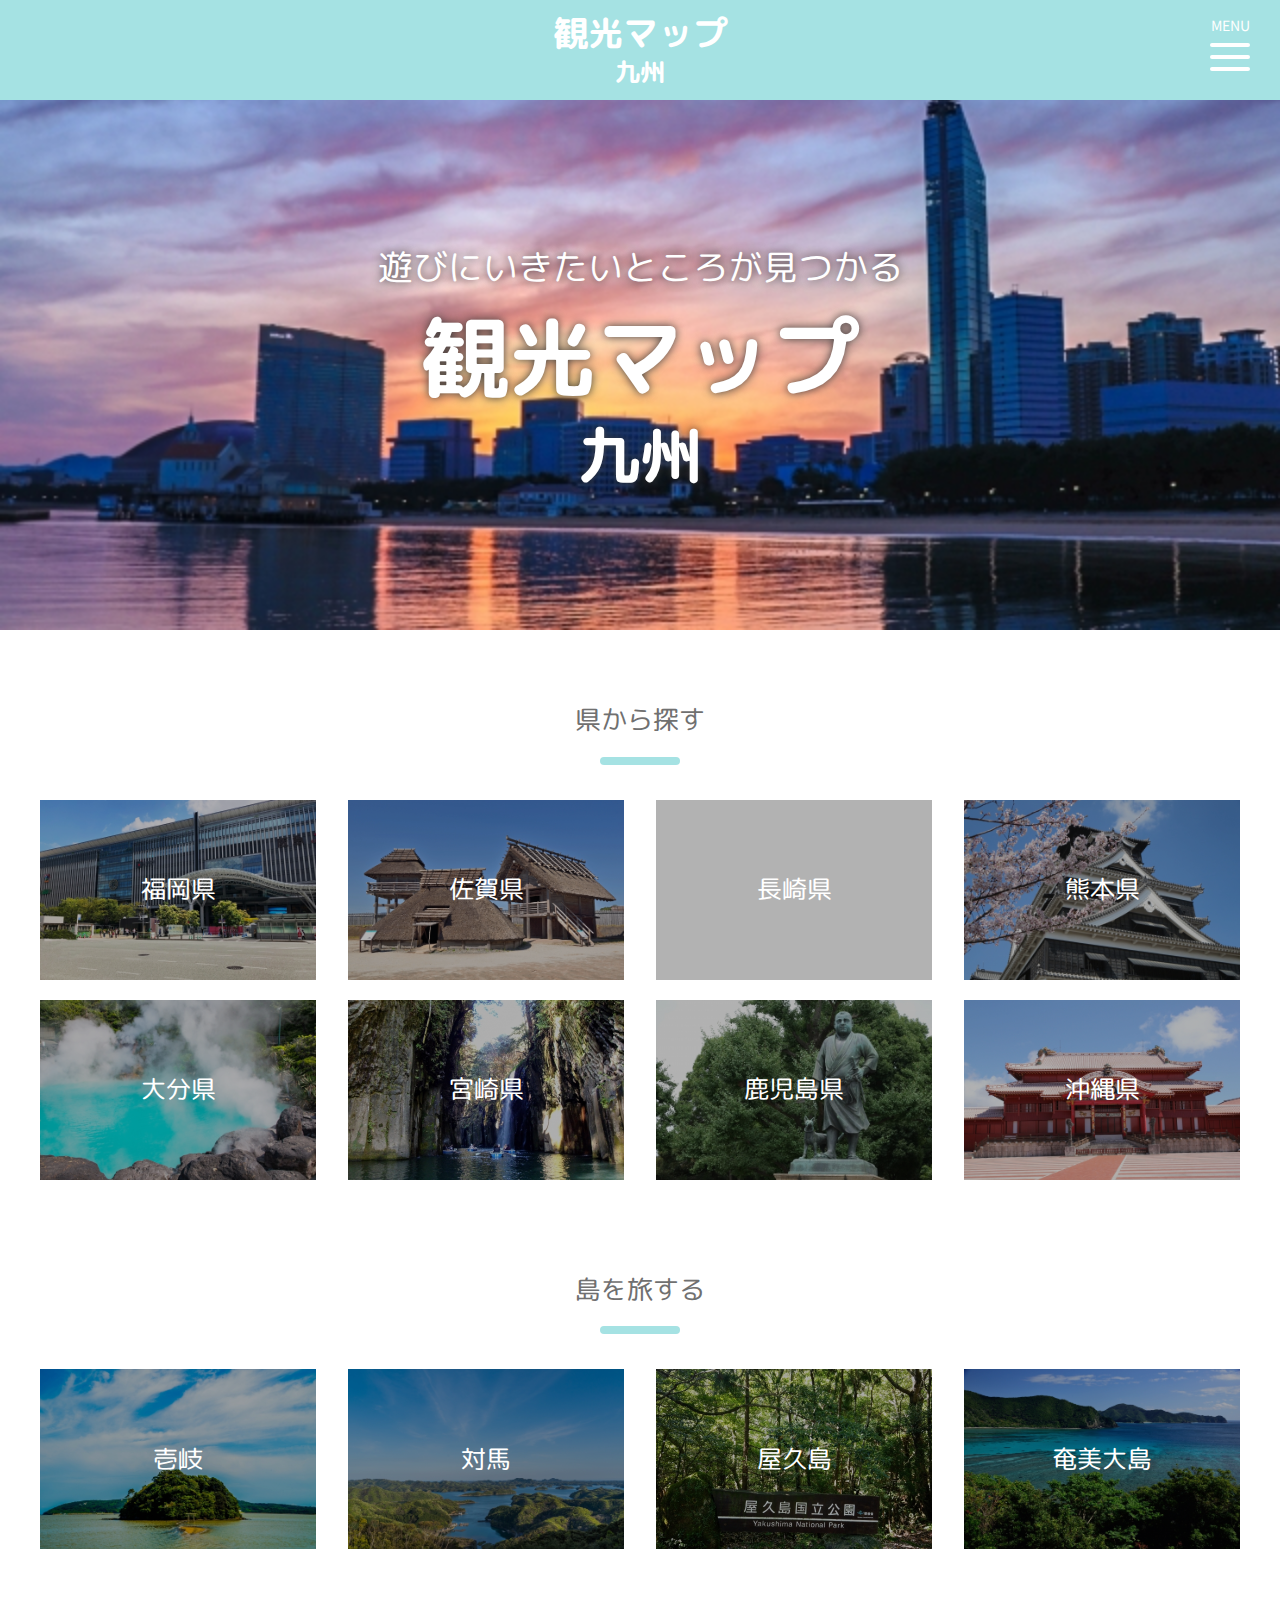
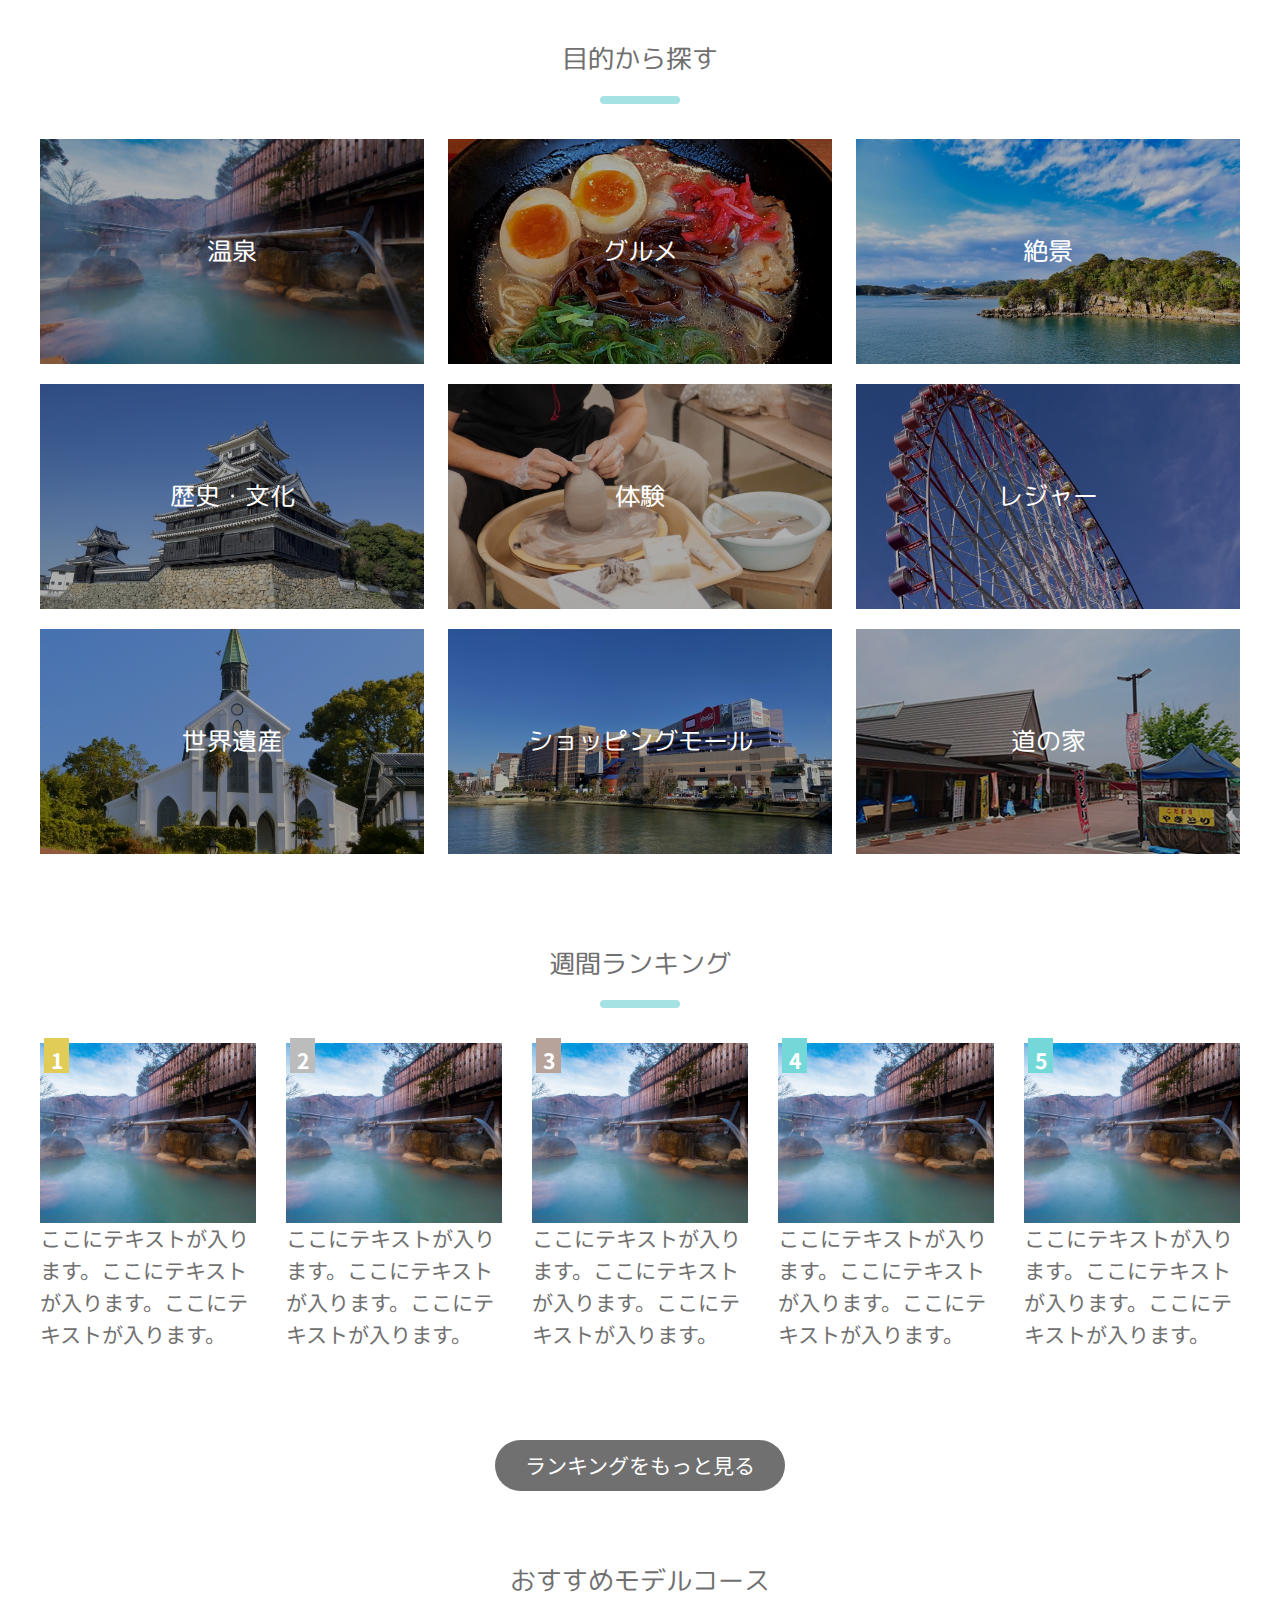
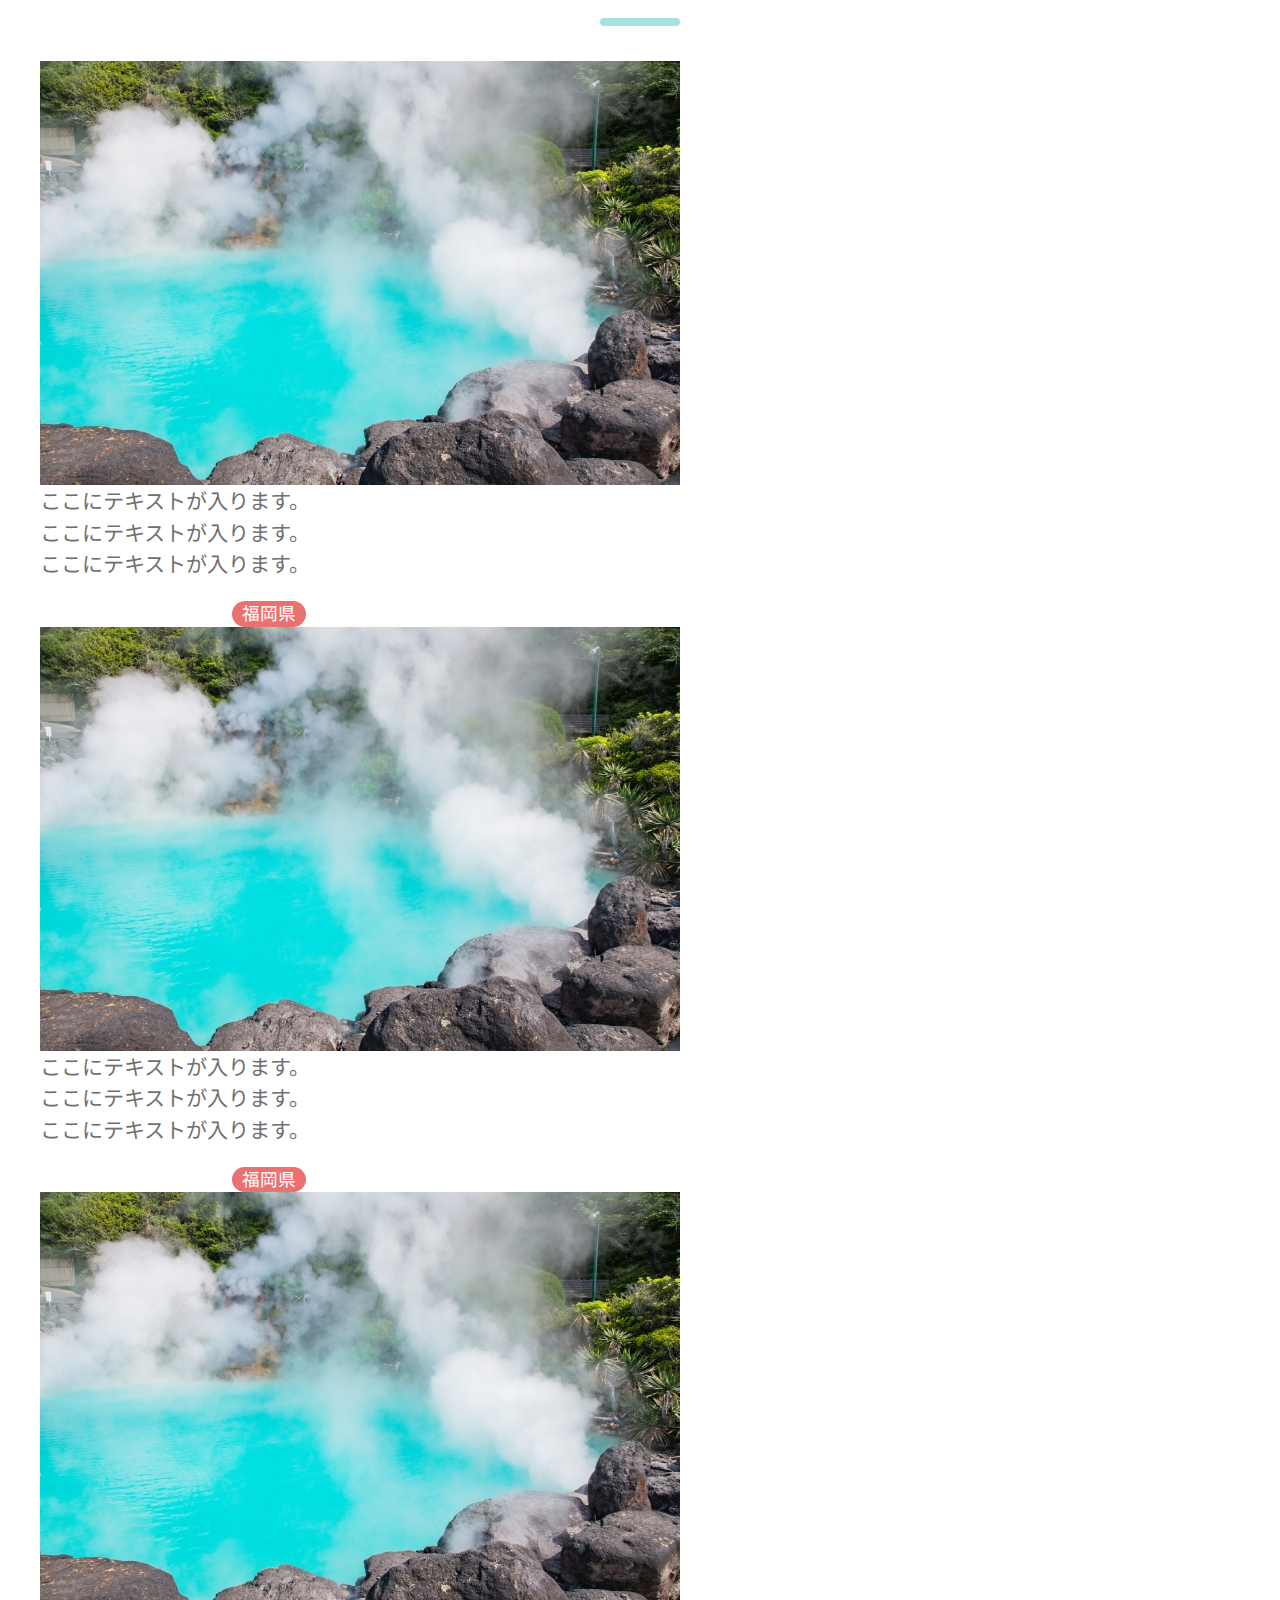
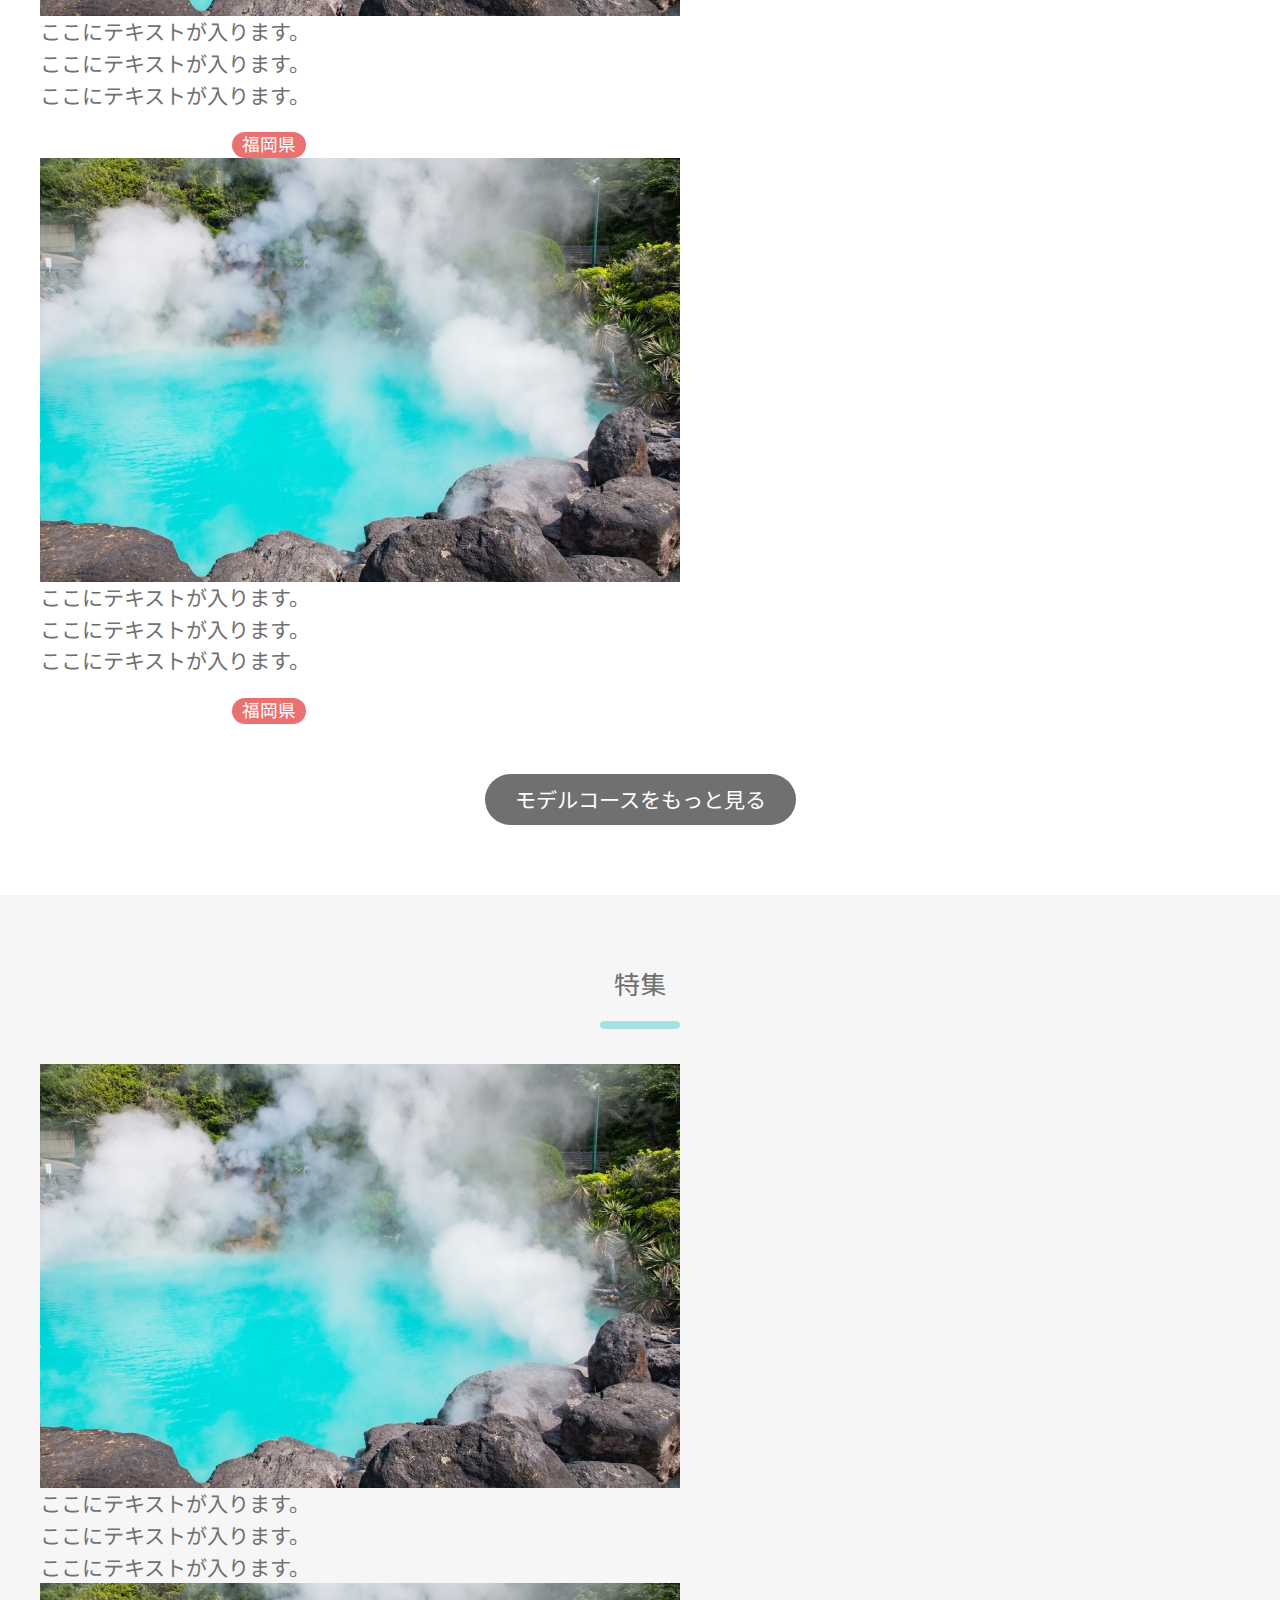
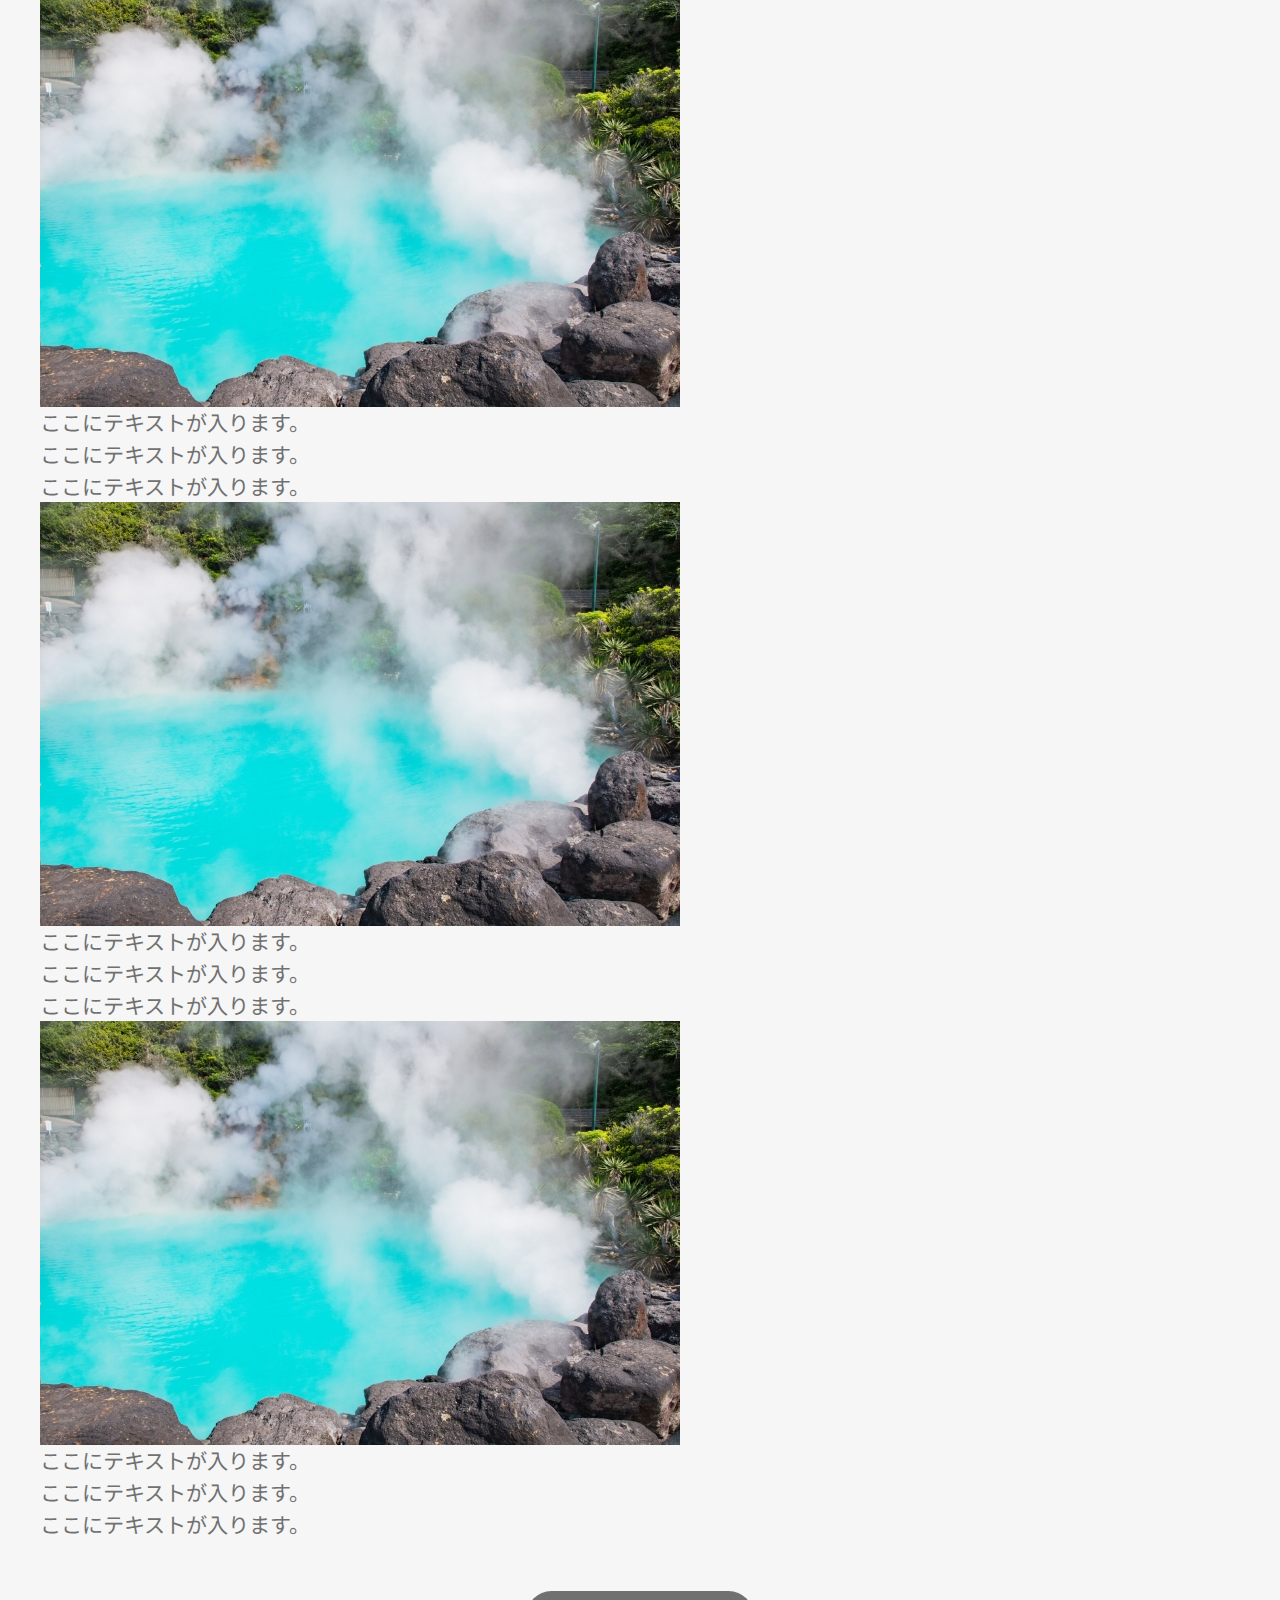
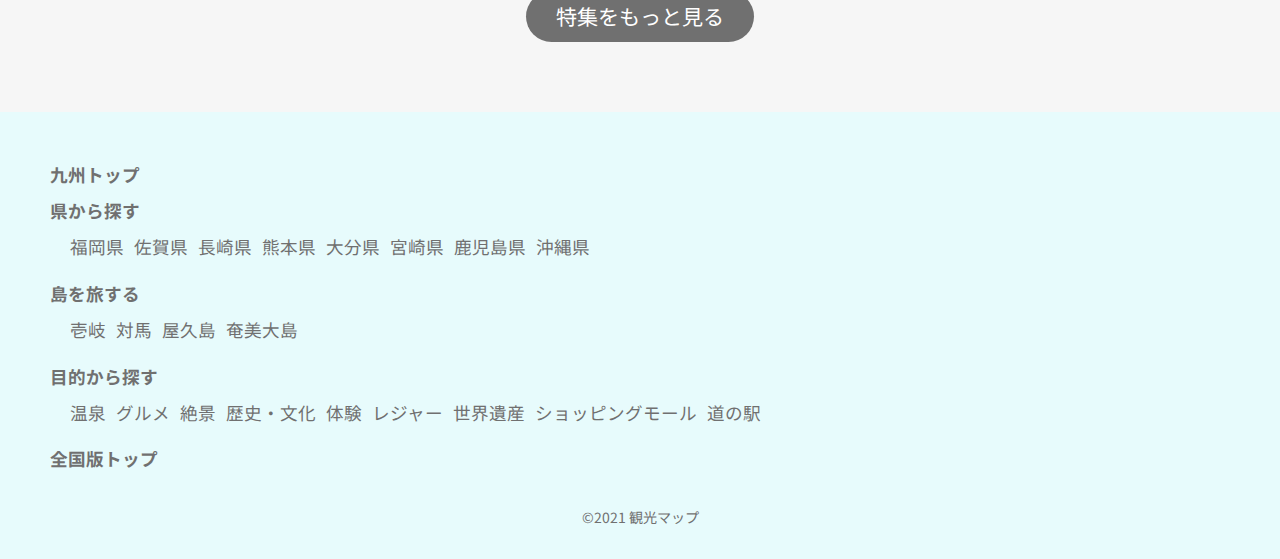
==== kyushu/index.html @ 7977c8e8 "ディレクトリの修正、福岡県のトップページのコーディング" ====
<!DOCTYPE html>
<html lang="ja">

<head>
    <!-- Global site tag (gtag.js) - Google Analytics -->
    <script async src="https://www.googletagmanager.com/gtag/js?id=G-GLJHV3QVRY"></script>
    <script>
        window.dataLayer = window.dataLayer || [];
        function gtag() { dataLayer.push(arguments); }
        gtag('js', new Date());

        gtag('config', 'G-GLJHV3QVRY');
    </script>
    <meta charset="UTF-8">
    <meta name="viewport" content="width=device-width, initial-scale=1.0">
    <title>観光マップ 九州</title>
    <link rel="stylesheet" href="../css/reset.css">
    <link href="https://fonts.googleapis.com/css?family=M+PLUS+Rounded+1c" rel="stylesheet">
    <link href="https://cdn.jsdelivr.net/npm/bootstrap@5.0.0-beta2/dist/css/bootstrap.min.css" rel="stylesheet"
        integrity="sha384-BmbxuPwQa2lc/FVzBcNJ7UAyJxM6wuqIj61tLrc4wSX0szH/Ev+nYRRuWlolflfl" crossorigin="anonymous">
    <link href="https://use.fontawesome.com/releases/v5.6.1/css/all.css" rel="stylesheet">
    <link rel="stylesheet" href="../css/menu.css">
    <link rel="stylesheet" href="../css/btn-img.css">
    <link rel="stylesheet" href="../css/style.css">
</head>

<body id="kyushu-top">
    <header>
        <div class="hamburger-menu">
            <input type="checkbox" id="menu-btn-check">
            <label for="menu-btn-check" class="menu-btn">
                <p class="menu-text">MENU</p>
                <span></span>
            </label>
            <!--ここからメニュー-->
            <nav class="menu-content">
                <ul>
                    <li>
                        <a href="index.html">九州トップ</a>
                    </li>
                    <li>
                        <input id="acd-check1" class="acd-check" type="checkbox">
                        <label class="acd-label" for="acd-check1">県から探す</label>
                        <div class="acd-content">
                            <ul>
                                <li><a href="/kyushu/fukuoka/index.html">福岡県</a></li>
                                <li><a href="">佐賀県</a></li>
                                <li><a href="">長崎県</a></li>
                                <li><a href="">熊本県</a></li>
                                <li><a href="">大分県</a></li>
                                <li><a href="">宮崎県</a></li>
                                <li><a href="">鹿児島県</a></li>
                                <li><a href="">沖縄県</a></li>
                            </ul>
                        </div>
                    </li>
                    <li>
                        <input id="acd-check2" class="acd-check" type="checkbox">
                        <label class="acd-label" for="acd-check2">島を旅する</label>
                        <div class="acd-content">
                            <ul>
                                <li><a href="">壱岐</a></li>
                                <li><a href="">対馬</a></li>
                                <li><a href="">屋久島</a></li>
                                <li><a href="">奄美大島</a></li>
                            </ul>
                        </div>
                    </li>
                    <li>
                        <input id="acd-check3" class="acd-check" type="checkbox">
                        <label class="acd-label" for="acd-check3">目的から探す</label>
                        <div class="acd-content">
                            <ul>
                                <li><a href="">温泉</a></li>
                                <li><a href="">グルメ</a></li>
                                <li><a href="">絶景</a></li>
                                <li><a href="">歴史・文化</a></li>
                                <li><a href="">体験</a></li>
                                <li><a href="">レジャー</a></li>
                                <li><a href="">世界遺産</a></li>
                                <li><a href="">ショッピングモール</a></li>
                                <li><a href="">道の駅</a></li>
                            </ul>
                        </div>
                    </li>
                    <!-- 
                    <li>
                        <a href="#">週間ランキング</a>
                    </li>
                    <li>
                        <a href="#">おすすめのモデルコース</a>
                    </li>
                    <li>
                        <a href="#">特集</a>
                    </li>
                    -->
                    <li>
                        <a href="../index.html">全国版トップへ戻る</a>
                    </li>
                </ul>
            </nav>
            <!--ここまでメニュー-->
        </div>
        <p class="header-logo"><a href="index.html">観光マップ<br>
                <span>九州</span></a></p>
    </header>
    <div class="top-image">
        <div class="top-image-logo">
            <p>遊びにいきたいところが見つかる</p>
            <h1>観光マップ<br>
                <span>九州</span></h1>
        </div>
    </div>
    <section>
        <div class="container">
            <h2>県から探す</h2>
            <div class="todohuken-btn">
                <a href="/kyushu/fukuoka/index.html" class="fukuoka-btn">福岡県</a>
                <a href="" class="saga-btn">佐賀県</a>
                <a href="" class="nagasaki-btn">長崎県</a>
                <a href="" class="kumamoto-btn">熊本県</a>
                <a href="" class="oita-btn">大分県</a>
                <a href="" class="miyazaki-btn">宮崎県</a>
                <a href="" class="kagosima-btn">鹿児島県</a>
                <a href="" class="okinawa-btn">沖縄県</a>
            </div>
        </div>
    </section>
    <section>
        <div class="container">
            <h2>島を旅する</h2>
            <div class="todohuken-btn">
                <a href="" class="iki-btn">壱岐</a>
                <a href="" class="tsushima-btn">対馬</a>
                <a href="" class="yakushima-btn">屋久島</a>
                <a href="" class="amami-btn">奄美大島</a>
            </div>
        </div>
    </section>
    <section>
        <div class="container">
            <h2>目的から探す</h2>
            <div class="mokuteki-btn">
                <a href="" class="mokuteki-01">温泉</a>
                <a href="" class="mokuteki-02">グルメ</a>
                <a href="" class="mokuteki-03">絶景</a>
                <a href="" class="mokuteki-04">歴史・文化</a>
                <a href="" class="mokuteki-05">体験</a>
                <a href="" class="mokuteki-06">レジャー</a>
                <a href="" class="mokuteki-07">世界遺産</a>
                <a href="" class="mokuteki-08">ショッピングモール</a>
                <a href="" class="mokuteki-09">道の家</a>
            </div>
        </div>
    </section>
    <section>
        <div class="container">
            <h2> 週間ランキング</h2>
            <div class="ranking-box">
                <div class="ranking-card ranking-01">
                    <div class="ranking-card-img">
                        <a href=""><img src="./img/onsen.jpg" alt=""></a>
                        <div class="">1</div>
                    </div>
                    <div class="card-body">
                        <h4 class="card-title"><a href="">ここにテキストが入ります。ここにテキストが入ります。ここにテキストが入ります。</a></h4>
                    </div>
                </div>
                <div class="ranking-card ranking-02">
                    <div class="ranking-card-img">
                        <a href=""><img src="./img/onsen.jpg" alt=""></a>
                        <div>2</div>
                    </div>
                    <div class="card-body">
                        <h4 class="card-title"><a href="">ここにテキストが入ります。ここにテキストが入ります。ここにテキストが入ります。</a></h4>
                    </div>
                </div>
                <div class="ranking-card ranking-03">
                    <div class="ranking-card-img">
                        <a href=""><img src="./img/onsen.jpg" alt=""></a>
                        <div>3</div>
                    </div>
                    <div class="card-body">
                        <h4 class="card-title"><a href="">ここにテキストが入ります。ここにテキストが入ります。ここにテキストが入ります。</a></h4>
                    </div>
                </div>
                <div class="ranking-card">
                    <div class="ranking-card-img">
                        <a href=""><img src="./img/onsen.jpg" alt=""></a>
                        <div>4</div>
                    </div>
                    <div class="card-body">
                        <h4 class="card-title"><a href="">ここにテキストが入ります。ここにテキストが入ります。ここにテキストが入ります。</a></h4>
                    </div>
                </div>
                <div class="ranking-card">
                    <div class="ranking-card-img">
                        <a href=""><img src="./img/onsen.jpg" alt=""></a>
                        <div>5</div>
                    </div>
                    <div class="card-body">
                        <h4 class="card-title"><a href="">ここにテキストが入ります。ここにテキストが入ります。ここにテキストが入ります。</a></h4>
                    </div>
                </div>
            </div>
            <div class="read-more-btn">
                <a href="">ランキングをもっと見る</a>
            </div>
        </div>
    </section>
    <section>
        <div class="container">
            <h2> おすすめモデルコース</h2>
            <div class="row">
                <div class="col-lg-3 col-6 mb-3">
                    <div class="card border-0 px-0">
                        <a href=""><img class="card-img-top" src="img/oita-img.jpg" alt=""></a>
                        <div class="card-body">
                            <h4 class="card-title"><a href="">ここにテキストが入ります。ここにテキストが入ります。ここにテキストが入ります。</a></h4>
                            <p class="ken-tag"><a href="" class="todohuken-01">福岡県</a></p>
                        </div>
                    </div>
                </div>
                <div class="col-lg-3 col-6 mb-3">
                    <div class="card border-0">
                        <a href=""><img class="card-img-top" src="img/oita-img.jpg" alt=""></a>
                        <div class="card-body">
                            <h4 class="card-title"><a href="">ここにテキストが入ります。ここにテキストが入ります。ここにテキストが入ります。</a></h4>
                            <p class="ken-tag"><a href="" class="todohuken-01">福岡県</a></p>
                        </div>
                    </div>
                </div>
                <div class="col-lg-3 col-6 mb-3">
                    <div class="card border-0">
                        <a href=""><img class="card-img-top" src="img/oita-img.jpg" alt=""></a>
                        <div class="card-body">
                            <h4 class="card-title"><a href="">ここにテキストが入ります。ここにテキストが入ります。ここにテキストが入ります。</a></h4>
                            <p class="ken-tag"><a href="" class="todohuken-01">福岡県</a></p>
                        </div>
                    </div>
                </div>
                <div class="col-lg-3 col-6 mb-3">
                    <div class="card border-0">
                        <a href=""><img class="card-img-top" src="img/oita-img.jpg" alt=""></a>
                        <div class="card-body">
                            <h4 class="card-title"><a href="">ここにテキストが入ります。ここにテキストが入ります。ここにテキストが入ります。</a></h4>
                            <p class="ken-tag"><a href="" class="todohuken-01">福岡県</a></p>
                        </div>
                    </div>
                </div>
            </div>
            <div class="read-more-btn">
                <a href="">モデルコースをもっと見る</a>
            </div>
        </div>
    </section>
    <section class="special">
        <div class="container">
            <h2>特集</h2>
            <div class="row">
                <div class="col-lg-3 col-6 mb-3">
                    <div class="card border-0">
                        <a href=""><img class="card-img-top" src="img/oita-img.jpg" alt=""></a>
                        <div class="card-body">
                            <h4 class="card-title"><a href="">ここにテキストが入ります。ここにテキストが入ります。ここにテキストが入ります。</a></h4>
                        </div>
                    </div>
                </div>
                <div class="col-lg-3 col-6 mb-3">
                    <div class="card border-0">
                        <a href=""><img class="card-img-top" src="img/oita-img.jpg" alt=""></a>
                        <div class="card-body">
                            <h4 class="card-title"><a href="">ここにテキストが入ります。ここにテキストが入ります。ここにテキストが入ります。</a></h4>
                        </div>
                    </div>
                </div>
                <div class="col-lg-3 col-6 mb-3">
                    <div class="card border-0">
                        <a href=""><img class="card-img-top" src="img/oita-img.jpg" alt=""></a>
                        <div class="card-body">
                            <h4 class="card-title"><a href="">ここにテキストが入ります。ここにテキストが入ります。ここにテキストが入ります。</a></h4>
                        </div>
                    </div>
                </div>
                <div class="col-lg-3 col-6 mb-3">
                    <div class="card border-0">
                        <a href=""><img class="card-img-top" src="img/oita-img.jpg" alt=""></a>
                        <div class="card-body">
                            <h4 class="card-title"><a href="">ここにテキストが入ります。ここにテキストが入ります。ここにテキストが入ります。</a></h4>
                        </div>
                    </div>
                </div>
            </div>
            <div class="read-more-btn">
                <a href="">特集をもっと見る</a>
            </div>
        </div>
    </section>
    <footer>
        <div class="container">
            <nav class="footer-nav">
                <ul>
                    <li><a href="index.html">九州トップ</a></li>
                    <li>県から探す
                        <ul>
                            <li><a href="/kyushu/fukuoka/index.html">福岡県</a></li>
                            <li><a href="">佐賀県</a></li>
                            <li><a href="">長崎県</a></li>
                            <li><a href="">熊本県</a></li>
                            <li><a href="">大分県</a></li>
                            <li><a href="">宮崎県</a></li>
                            <li><a href="">鹿児島県</a></li>
                            <li><a href="">沖縄県</a></li>
                        </ul>
                    </li>
                    <li>島を旅する
                        <ul>
                            <li><a href="">壱岐</a></li>
                            <li><a href="">対馬</a></li>
                            <li><a href="">屋久島</a></li>
                            <li><a href="">奄美大島</a></li>
                        </ul>
                    </li>
                    <li>目的から探す
                        <ul>
                            <li><a href="">温泉</a></li>
                            <li><a href="">グルメ</a></li>
                            <li><a href="">絶景</a></li>
                            <li><a href="">歴史・文化</a></li>
                            <li><a href="">体験</a></li>
                            <li><a href="">レジャー</a></li>
                            <li><a href="">世界遺産</a></li>
                            <li><a href="">ショッピングモール</a></li>
                            <li><a href="">道の駅</a></li>
                        </ul>
                    </li>
                    <!--
                    <li><a href="">週間ランキング</a></li>
                    <li><a href="">おすすめモデルコース</a></li>
                    <li><a href="">特集</a></li>
                    -->
                    <li><a href="../index.html">全国版トップ</a></li>
                </ul>
            </nav>
            <p class="copy-right"><small>&copy;2021 観光マップ</small></p>
        </div>
    </footer>
</body>

</html>
---- css/menu.css ----
@charset "utf-8";
/*-------------------------------
ハンバーガーボタン
-------------------------------*/

.menu-btn {
    position: fixed;
    bottom: 30px;
    right: 0px;
    display: flex;
    height: 80px;
    width: 80px;
    justify-content: center;
    z-index: 100;
    background-color: rgba(0, 0, 0, 0.7);
}

.menu-text {
    color: #ffffff;
    font-size: 0.8em;
    margin-top: 5px;
}

.menu-btn span, .menu-btn span:before, .menu-btn span:after {
    content: '';
    display: block;
    height: 4px;
    width: 40px;
    border-radius: 3px;
    background-color: #fff;
    position: absolute;
    transition: 0.5s;
}

.menu-btn span {
    top: 45px;
}

.menu-btn span:before {
    bottom: 12px;
}

.menu-btn span:after {
    top: 12px;
}

#menu-btn-check:checked~.menu-btn {
    background-color: rgba(255, 255, 255, 0);
}

#menu-btn-check:checked~.menu-btn span {
    background-color: rgba(255, 255, 255, 0);
    /*メニューオープン時は真ん中の線を透明にする*/
}

#menu-btn-check:checked~.menu-btn span::before {
    bottom: 0;
    transform: rotate(45deg);
}

#menu-btn-check:checked~.menu-btn span::after {
    top: 0;
    transform: rotate(-45deg);
}

#menu-btn-check {
    display: none;
}

/*-------------------------------
メニュー
-------------------------------*/

.menu-content ul {
    padding: 0;
}

.menu-content ul li {
    list-style: none;
    padding: 20px 30px;
    color: #ffffff;
}

.menu-content ul li a {
    display: block;
    width: 100%;
    box-sizing: border-box;
    color: #ffffff;
    text-decoration: none;
    position: relative;
}

.menu-content ul li ul li {
    padding: 10px 30px 0;
}

.menu-content {
    z-index: 99;
    width: 100%;
    padding: 20px 0 40px;
    position: fixed;
    left: 0;
    bottom: -150%;
    /*topの値を変更してメニューを画面外へ*/
    background-color: rgba(0, 0, 0, 0.7);
    transition: .5s;
}

#menu-btn-check:checked~.menu-content {
    bottom: 0;
    /*メニューを画面内へ*/
}

.acd-check {
    display: none;
}

.acd-label {
    display: block;
    margin-bottom: 1px;
    position: relative;
    padding: 0;
}

.acd-label:after {
    box-sizing: border-box;
    font-family: "Font Awesome 5 Free";
    content: '\f078';
    font-weight: 900;
    display: block;
    height: 59px;
    padding: 0 15px;
    color: #ffffff;
    position: absolute;
    right: -20px;
    top: 0;
}

.acd-content {
    display: block;
    height: 0;
    opacity: 0;
    padding: 0 10px;
    transition: .5s;
    visibility: hidden;
}

.acd-content ul li {
    border-bottom: none;
    padding: 0 0 0 30px;
}

.acd-check:checked+.acd-label:after {
    position: absolute;
    top: -5px;
    font-family: "Font Awesome 5 Free";
    content: '\f077';
    font-weight: 900;
}

.acd-check:checked+.acd-label+.acd-content {
    height: auto;
    opacity: 1;
    padding: 10px;
    visibility: visible;
}

@media screen and (max-width:767px) {
    .menu-btn {
        border-top-left-radius: 8px;
        -webkit-border-top-left-radius: 8px;
        -moz-border-radius-topleft: 8px;
        border-bottom-left-radius: 8px;
        -webkit-border-bottom-left-radius: 8px;
        -moz-border-radius-bottomleft: 8px;
    }
    #zenkoku-top .menu-content {
        padding: 20px 0 100px;
    }
}

@media screen and (min-width:768px) {
    /*-------------------------------
ハンバーガーボタン
-------------------------------*/
    .menu-btn {
        position: fixed;
        top: 10px;
        right: 20px;
        display: flex;
        height: 60px;
        width: 60px;
        justify-content: center;
        z-index: 150;
        background-color: #a5e2e3;
    }
    .menu-text {
        color: #ffffff;
    }
    #menu-btn-check:checked~.menu-btn span {
        background-color: rgba(255, 255, 255, 0);
        /*メニューオープン時は真ん中の線を透明にする*/
    }
    #menu-btn-check:checked~.menu-btn span::before {
        bottom: 0;
        transform: rotate(45deg);
    }
    #menu-btn-check:checked~.menu-btn span::after {
        top: 0;
        transform: rotate(-45deg);
    }
    #menu-btn-check {
        display: none;
    }
    /*-------------------------------
メニュー
-------------------------------*/
    .menu-content ul {
        padding: 0;
        background-color: #e7fbfc;
    }
    .menu-content ul li {
        border-bottom: solid 1px #ccc;
        list-style: none;
        padding: 20px 30px;
        color: #707070;
    }
    .menu-content ul li a {
        display: block;
        width: 100%;
        box-sizing: border-box;
        color: #707070;
        text-decoration: none;
        position: relative;
    }
    .menu-content ul li ul li {
        padding: 10px 30px 0;
    }
    .menu-content {
        z-index: 80;
        width: 100%;
        padding: 0;
        position: fixed;
        height: 0;
        left: 0;
        /*topの値を変更してメニューを画面外へ*/
        background-color: #e7fbfc;
        opacity: 0;
    }
    #menu-btn-check:checked~.menu-content {
        top: 100px;
        opacity: 1;
        /*メニューを画面内へ*/
    }
    .acd-check {
        display: none;
    }
    .acd-label {
        display: block;
        margin-bottom: 1px;
        position: relative;
        padding: 0;
    }
    .acd-label:after {
        color: #707070;
    }
    .acd-content {
        display: block;
        height: 0;
        opacity: 0;
        padding: 0 10px;
        transition: .5s;
        visibility: hidden;
    }
    .acd-content ul li {
        border-bottom: none;
        padding: 0 0 0 30px;
    }
    .acd-check:checked+.acd-label+.acd-content {
        height: auto;
        opacity: 1;
        padding: 10px;
        visibility: visible;
    }
}
---- css/btn-img.css ----
@charset "utf-8";
@import url("https://fonts.googleapis.com/css2?family=Noto+Sans+JP&display=swap");

/*-------------------------------
県から探す(全国)
-------------------------------*/

.hokkaido-btn {
    background: url(../img/hokkaido-img.jpg) rgba(0, 0, 0, 0.3);
}

.tohoku-btn {
    background: url(../img/tohoku-img.jpg) rgba(0, 0, 0, 0.3);
}

.kanto-btn {
    background: url(../img/kanto-img.jpg) rgba(0, 0, 0, 0.3);
}

.chubu-btn {
    background: url(../img/chubu-img.jpg) rgba(0, 0, 0, 0.3);
}

.kinki-btn {
    background: url(../img/kinki-img.jpg) rgba(0, 0, 0, 0.3);
}

.chugoku-btn {
    background: url(../img/chugoku-img.jpg) rgba(0, 0, 0, 0.3);
}

.shikoku-btn {
    background: url(../img/shikoku-img.jpg) rgba(0, 0, 0, 0.3);
}

.kyushu-btn {
    background: url(../img/kyushu-img.jpg) rgba(0, 0, 0, 0.3);
}

/*-------------------------------
県から探す(九州)
-------------------------------*/

.fukuoka-btn {
    background: url(../kyushu/img/fukuoka-img.jpg) rgba(0, 0, 0, 0.3);
}

.saga-btn {
    background: url(../kyushu/img/saga-img.jpg) rgba(0, 0, 0, 0.3);
}

.nagasaki-btn {
    background: url(../kyushu/img/nagasaki-img.jpg) rgba(0, 0, 0, 0.3);
}

.kumamoto-btn {
    background: url(../kyushu/img/kumamoto-img.jpg) rgba(0, 0, 0, 0.3);
}

.oita-btn {
    background: url(../kyushu/img/oita-img.jpg) rgba(0, 0, 0, 0.3);
}

.miyazaki-btn {
    background: url(../kyushu/img/miyazaki-img.jpg) rgba(0, 0, 0, 0.3);
}

.kagosima-btn {
    background: url(../kyushu/img/kagosima-img.jpg) rgba(0, 0, 0, 0.3);
}

.okinawa-btn {
    background: url(../kyushu/img/okinawa-img.jpg) rgba(0, 0, 0, 0.3);
}

.iki-btn {
    background: url(../kyushu/img/iki-img.jpg) rgba(0, 0, 0, 0.3);
}

.tsushima-btn {
    background: url(../kyushu/img/tsushima-img.jpg) rgba(0, 0, 0, 0.3);
}

.yakushima-btn {
    background: url(../kyushu/img/yakushima-img.jpg) rgba(0, 0, 0, 0.3);
}

.amami-btn {
    background: url(../kyushu/img/amami-img.jpg) rgba(0, 0, 0, 0.3);
}

/*-------------------------------
目的から探す(九州)
-------------------------------*/

.mokuteki-01 {
    background: url(../kyushu/img/onsen.jpg) rgba(0, 0, 0, 0.3);
}

.mokuteki-02 {
    background: url(../kyushu/img/food.jpg) rgba(0, 0, 0, 0.3);
}

.mokuteki-03 {
    background: url(../kyushu/img/zekkei.jpg) rgba(0, 0, 0, 0.3);
}

.mokuteki-04 {
    background: url(../kyushu/img/rekishi.jpg) rgba(0, 0, 0, 0.3);
}

.mokuteki-05 {
    background: url(../kyushu/img/taiken.jpg) rgba(0, 0, 0, 0.3);
}

.mokuteki-06 {
    background: url(../kyushu/img/leisure.jpg) rgba(0, 0, 0, 0.3);
}

.mokuteki-07 {
    background: url(../kyushu/img/sekaiisan.jpg) rgba(0, 0, 0, 0.3);
}

.mokuteki-08 {
    background: url(../kyushu/img/shopping.jpg) rgba(0, 0, 0, 0.3);
}

.mokuteki-09 {
    background: url(../kyushu/img/michinoie.jpg) rgba(0, 0, 0, 0.3);
}
/*-------------------------------
福岡県のトップページ
-------------------------------*/
.fukuoka-01 {
    background: url(../kyushu/fukuoka/img/fukuoka-img.jpg) rgba(0, 0, 0, 0.3);
}
.fukuoka-02 {
    background: url(../kyushu/fukuoka/img/tsukusi-img.jpg) rgba(0, 0, 0, 0.3);
}
.fukuoka-03 {
    background: url(../kyushu/fukuoka/img/kasuyagun-img.jpg) rgba(0, 0, 0, 0.3);
}
.fukuoka-04 {
    background: url(../kyushu/fukuoka/img/munakata-img.jpg) rgba(0, 0, 0, 0.3);
}
.fukuoka-05 {
    background: url(../kyushu/fukuoka/img/itoshima-img.jpg) rgba(0, 0, 0, 0.3);
}
.fukuoka-06 {
    background: url(../kyushu/fukuoka/img/asakura-img.jpg) rgba(0, 0, 0, 0.3);
}
.fukuoka-07 {
    background: url(../kyushu/fukuoka/img/kitakyushu-img.jpg) rgba(0, 0, 0, 0.3);
}
.fukuoka-08 {
    background: url(../kyushu/fukuoka/img/onga-img.jpg) rgba(0, 0, 0, 0.3);
}
.fukuoka-09 {
    background: url(../kyushu/fukuoka/img/keichiku-img.jpg) rgba(0, 0, 0, 0.3);
}
.fukuoka-10 {
    background: url(../kyushu/fukuoka/img/yame-img.jpg) rgba(0, 0, 0, 0.3);
}
.fukuoka-11 {
    background: url(../kyushu/fukuoka/img/kurume-img.jpg) rgba(0, 0, 0, 0.3);
}
.fukuoka-12 {
    background: url(../kyushu/fukuoka/img/ariake-img.jpg) rgba(0, 0, 0, 0.3);
}
.fukuoka-13 {
    background: url(../kyushu/fukuoka/img/nogata-img.jpg) rgba(0, 0, 0, 0.3);
}
.fukuoka-14 {
    background: url(../kyushu/fukuoka/img/izuka-img.jpg) rgba(0, 0, 0, 0.3);
}
.fukuoka-15 {
    background: url(../kyushu/fukuoka/img/tagawa-img.jpg) rgba(0, 0, 0, 0.3);
}
---- css/style.css ----
@charset "utf-8";
@import url("https://fonts.googleapis.com/css2?family=Noto+Sans+JP&display=swap");
/*-------------------------------
共通パーツ
-------------------------------*/

body {
    color: #707070;
    font-family: "Noto Sans JP", "游ゴシック体", "Yu Gothic", yugothic, "ヒラギノ角ゴ Pro", "Hiragino Kaku Gothic Pro", "メイリオ", meiryo, "MS Pゴシック", "MS PGothic", sans-serif;
    font-size: 1.1em;
    line-height: 1.5;
}

section {
    margin: 70px 0;
}

.container, .page-container {
    width: 95%;
    margin: 0 auto;
}

a {
    text-decoration: none;
}

ul {
    margin: 0;
    padding: 0;
    list-style-type: none;
}

/*-------------------------------
ヘッダーメニュー
-------------------------------*/

header {
    z-index: 100;
    position: fixed;
    width: 100%;
    height: 60px;
    background-color: #a5e2e3;
}

#zenkoku-top .header-logo {
    padding-top: 20px;
}

.header-logo {
    text-align: center;
    line-height: 1;
    font-size: 1.2em;
    font-weight: bold;
    padding-top: 10px;
    font-family: "M PLUS Rounded 1c";
}

.header-logo a {
    color: #ffffff;
}

.header-logo span {
    font-size: 0.7em;
}

/*-------------------------------
フッターメニュー
-------------------------------*/

footer {
    background-color: #e7fbfc;
    padding: 50px 0 30px;
}

.footer-nav ul {
    display: block;
    margin-left: 10px;
}

.footer-nav ul li {
    margin-bottom: 10px;
    font-weight: bold;
}

.footer-nav ul li ul {
    margin-top: 10px;
    margin-right: 10px;
    display: flex;
    flex-wrap: wrap;
}

.footer-nav ul li ul li {
    margin-left: 10px;
    font-weight: normal;
}

.footer-nav ul li a, .footer-nav ul li ul li a {
    color: #707070;
}

.footer-nav ul li a:hover, .footer-nav ul li ul li a:hover {
    color: #74d8d9;
}

.copy-right {
    margin-top: 30px;
    text-align: center;
}

/*-------------------------------
パンくずリスト
-------------------------------*/

.breadcrumb-section {
    margin-bottom: 30px;
    margin-top: 0;
    padding-top: 80px;
}

.breadcrumb-section .page-content {
    width: 100%;
}

.breadcrumb li a {
    color: #707070;
    text-decoration: none;
}

/*-------------------------------
ヒーローイメージ
-------------------------------*/

.top-image {
    display: flex;
    justify-content: center;
    align-items: center;
    width: 100%;
    background-size: cover;
    background-position: bottom center;
    padding-top: 60px;
}

#zenkoku-top .top-image {
    height: 50vh;
    padding-top: 60px;
    background-image: url(../img/zenkoku-top.jpg);
    background-position: center;
}

#kyushu-top .top-image {
    height: 50vh;
    background-image: url(../kyushu/img/top-img.jpg);
}

.top-image-logo {
    color: #fff;
    text-align: center;
}

.top-image-logo p {
    font-size: 1em;
    margin-bottom: 20px;
    font-family: "M PLUS Rounded 1c";
    text-shadow: 0px 0px 10px #3d3d3d;
}

.top-image-logo h1 {
    font-weight: bold;
    font-size: 2.5em;
    line-height: 1;
    font-family: "M PLUS Rounded 1c";
    border: none;
    width: 100%;
    padding: 0;
    text-shadow: 0px 0px 10px #3d3d3d;
}

.top-image-logo h1::before, .top-image-logo h1::after {
    border: none;
}

.top-image-logo h1 span {
    font-size: 0.7em;
}

/*-------------------------------
見出し
-------------------------------*/

h2 {
    position: relative;
    text-align: center;
    font-size: 1.5em;
    margin-bottom: 60px;
    font-family: "M PLUS Rounded 1c";
}

h2::before {
    content: '';
    position: absolute;
    bottom: -25px;
    display: inline-block;
    width: 80px;
    height: 8px;
    left: 50%;
    -webkit-transform: translateX(-50%);
    transform: translateX(-50%);
    background-color: #a5e2e3;
    border-radius: 999px;
}

h4 {
    font-size: 1.2em;
}

/*-------------------------------
県から探す(全国)
-------------------------------*/

.todohuken-btn, .mokuteki-btn {
    display: flex;
    justify-content: space-between;
    flex-wrap: wrap;
}

.todohuken-btn a, .mokuteki-btn a {
    display: flex;
    justify-content: center;
    align-items: center;
    width: 48%;
    height: 15vh;
    margin-bottom: 10px;
    background-size: cover;
    background-position: center;
    color: #fff;
    font-size: 1.2em;
    background-blend-mode: multiply;
    font-family: "M PLUS Rounded 1c";
}

/*-------------------------------
県から探す(九州)
-------------------------------*/

#kyushu-top .todohuken-btn a:nth-child(7) {
    background-position: top center;
}

/*-------------------------------
目的から探す
-------------------------------*/

.mokuteki-btn {
    display: flex;
    justify-content: space-between;
    flex-wrap: wrap;
}

.mokuteki-btn a :last-child {
    margin-bottom: 0;
}

/*-------------------------------
週間ランキング/おすすめコースモデル/特集
-------------------------------*/

.ranking-box {
    display: flex;
    justify-content: space-between;
    flex-wrap: wrap;
}

.ranking-card {
    width: 48%;
    margin-bottom: 40px;
}

.ranking-card-img {
    position: relative;
}

.ranking-card-img a img {
    width: 100%;
    height: 15vh;
    object-fit: cover;
}

.ranking-card-img div {
    position: absolute;
    top: -5px;
    left: 4px;
    width: 25px;
    height: 35px;
    padding-top: 7px;
    background-color: #74d8d9;
    color: #fff;
    text-align: center;
    font-weight: bold;
    font-size: 1.2em;
}

.ranking-01 div {
    background-color: #e2cc58;
}

.ranking-02 div {
    background-color: #bcbcbc;
}

.ranking-03 div {
    background-color: #b7a39a;
}

.ranking-card .card-body {
    background-color: #fff;
}

.read-more-btn {
    display: flex;
    justify-content: center;
    margin-top: 30px;
}

.read-more-btn a {
    display: inline-block;
    background-color: #707070;
    color: #fff;
    border-radius: 999px;
    padding: 15px 30px;
    line-height: 1;
    font-size: 1.2em;
}

.read-more-btn a:hover {
    background-color: #333;
}

.special {
    background-color: #f6f6f6;
    margin-top: 50px;
    padding-top: 70px;
    padding-bottom: 70px;
    margin-bottom: 0;
}

/*-------------------------------
県のタグ/タグ
-------------------------------*/

.ken-tag, .tag {
    margin-top: 20px;
}

.ken-tag {
    text-align: end;
}

.ken-tag a, .tag a {
    display: inline-block;
    padding: 3px 10px 5px;
    border-radius: 999px;
    color: #fff;
    font-size: 1em;
    line-height: 1;
}

.tag a::before {
    content: "#";
}

.tag a {
    background-color: #3c8b8c;
    margin-bottom: 5px;
    margin-right: 5px;
}

.todohuken-01 {
    background-color: #ea7171;
}

.todohuken-02 {
    background-color: #eac071;
}

.todohuken-03 {
    background-color: #aad566;
}

.todohuken-04 {
    background-color: #6ec2d1;
}

.todohuken-05 {
    background-color: #84aef0;
}

.todohuken-06 {
    background-color: #a071ea;
}

.todohuken-07 {
    background-color: #ea71e5;
}

.todohuken-08 {
    background-color: #ea71a4;
}

/*-------------------------------
各県のトップページ
-------------------------------*/

.todohuken-top-h1 {
    font-size: 2.3em;
    border: #707070 3px double;
    line-height: 100px;
    text-align: center;
    margin-top: -20px;
    margin-bottom: 70px;
    font-family: "M PLUS Rounded 1c";
    width: 100%;
    padding: 0;
}

.area-btn {
    display: flex;
    flex-wrap: wrap;
}

.area-btn li {
    display: block;
    width: calc( 100% / 3);
    text-align: center;
}

.area-btn li a {
    color: #ffffff;
    height: 25vh;
    display: flex;
    justify-content: center;
    align-items: center;
    background-size: cover;
    background-position: center;
    background-blend-mode: multiply;
}

/*-------------------------------
個別ページのデザイン
-------------------------------*/

.tag-area {
    text-align: end;
    margin-top: -30px;
}

.tag-area a {
    display: inline-block;
    position: relative;
    padding: 3px 15px 5px 30px;
    border-radius: 999px;
    color: #fff;
    font-size: 1em;
    line-height: 1.25;
    margin-bottom: 10px;
    z-index: 1;
}

.tag-area a::before {
    position: absolute;
    font-family: "Font Awesome 5 Free";
    content: '\f3c5';
    font-weight: 900;
    left: 12px;
}

.page-head {
    margin-top: 20px;
}

.page-head h1 {
    font-size: 1.9em;
    font-weight: bold;
    border-bottom: #707070 1px solid;
    line-height: 1.25;
    padding-bottom: 10px;
}

.tag-genre {
    display: flex;
    flex-wrap: wrap;
    margin-bottom: 30px;
}

.tag-genre li {
    margin-right: 10px;
}

.tag-genre li a {
    color: #74d8d9;
}

.tag-genre li a::before {
    content: "＃";
}

.cp_cssslider {
    width: 100%;
    /* 画像の高さ */
    position: relative;
    margin: 2em auto;
    text-align: center;
}

.cp_cssslider>img {
    position: absolute;
    left: 50%;
    transform: translateX(-50%);
    -webkit-transform: translateX(-50%);
    -ms-transform: translateX(-50%);
    box-shadow: 0px 0px 5px 0px rgba(0, 0, 0, 0.3);
    width: 100%;
    height: 250px;
    object-fit: cover;
}

.cp_cssslider input[name='cp_switch'] {
    display: none;
}

/* サムネイル */

.cp_cssslider label {
    margin: 280px 5px 0 5px;
    border: 2px solid #ffffff;
    display: inline-block;
    cursor: pointer;
    transition: all 0.5s ease;
    opacity: 0.6;
    border-radius: 3px;
}

.cp_cssslider label:hover {
    opacity: 0.9;
}

.cp_cssslider label img {
    display: block;
    width: 60px;
    height: 60px;
    object-fit: cover;
}

.cp_cssslider input[name='cp_switch']~img {
    opacity: 0;
}

.cp_cssslider input[name='cp_switch']:checked+label+img {
    opacity: 1;
}

.overview h2::before {
    content: none;
}

.overview h2 {
    padding-top: 30px;
    margin-bottom: 30px;
    text-align: left;
    font-family: "Noto Sans JP", "游ゴシック体", "Yu Gothic", yugothic, "ヒラギノ角ゴ Pro", "Hiragino Kaku Gothic Pro", "メイリオ", meiryo, "MS Pゴシック", "MS PGothic", sans-serif;
    line-height: 1.5;
    font-size: 1.5em;
    font-weight: bold;
}

.overview p {
    margin-bottom: 20px;
}

.overview img {
    width: 100%;
    height: auto;
    margin-bottom: 30px;
}

.information-box {
    border-right: 3px #dddddd double;
    border-left: 3px #dddddd double;
    padding: 30px 0;
}

.information-box dl {
    padding: 0 5% 5px;
}

.information-box dl dt {
    font-weight: bold;
    font-size: 1.05em;
    margin-bottom: 10px;
}

.information-box dl dt i {
    font-size: 1.2em;
    margin-right: 5px;
}

.information-box dl dd dl {
    padding: 0;
    margin-bottom: 15px;
    border-bottom: none;
}

.information-box dl dd dl:last-child {
    margin-bottom: 0;
}

.information-box dl dd dl dt {
    font-size: 1em;
    font-weight: normal;
}

.map iframe {
    width: 100%;
    height: 500px;
}

.kuchikomi-card {
    background-color: #eeeeee;
    padding: 20px;
    margin-bottom: 30px;
    border-radius: 10px;
}

.kuchikomi-card h3 {
    margin-bottom: 10px;
    font-size: 1.3em;
}

.acd-check-post {
    display: none;
}

.acd-label-post {
    background: #5F9696;
    border-bottom: 7px #3F6363 solid;
    border-radius: 100px;
    color: #fff;
    display: flex;
    justify-content: center;
    width: 300px;
    line-height: 60px;
    margin: 0 auto;
    position: relative;
    text-align: center;
    transition: .5s;
}

.acd-label-post:hover {
    opacity: 0.8;
}

.acd-content-post {
    display: block;
    transition: .5s;
    height: 0;
    opacity: 0;
    padding: 0 10px;
    visibility: hidden;
}

.acd-check-post:checked+.acd-label-post+.acd-content-post {
    height: 390px;
    opacity: 1;
    padding: 30px 10px;
    visibility: visible;
}

.acd-content-post dl dd input, .acd-content-post dl dd textarea {
    width: 100%;
    border: #707070 1px solid;
    padding: 5px;
}

.btn-center {
    display: flex;
    justify-content: center;
    margin-top: 20px;
}

.submit-btn {
    width: 150px;
    line-height: 40px;
    background-color: #0d6efd;
    border-bottom: #0A57C9 5px solid;
    text-align: center;
    display: inline-block;
    color: #ffffff;
    border-radius: 5px;
    transition: .5s;
}

.submit-btn:hover {
    opacity: 0.8;
}

.sns-btn {
    display: flex;
    justify-content: center;
}

.sns-btn div {
    margin-top: 0;
    margin-right: 15px;
}

.line-it-button {
    margin-top: 6px;
}

.sns-btn div:last-child {
    margin-right: 0;
}

article {
    margin-bottom: 50px;
}

article h2 {
    font-size: 1.4em;
}

.page-search {
    background-color: #e3b5b1;
    padding-bottom: 20px;
}

.search-box {
    padding: 20px 15px;
    background: #ffffff;
}

.page-search h2 {
    padding: 30px 0;
    margin-bottom: 0;
    color: #ffffff;
    font-weight: bold;
}

.page-search h2::before {
    content: none;
}

#form4 {
    margin-bottom: 90px;
    position: relative;
    width: 100%;
}

#sbox4 {
    height: 50px;
    width: 100%;
    padding: 0 20px;
    position: absolute;
    left: 0;
    top: 0;
    border-radius: 25px;
    outline: 0;
    background: #eee;
    font-size: 0.7em;
}

#sbtn4 {
    height: 50px;
    width: 50px;
    position: absolute;
    right: 0;
    top: 0;
    color: #707070;
    border: none;
    border-radius: 0 25px 25px 0;
}

#sbtn4 .fa-search {
    font-size: 20px;
    position: absolute;
    top: 30%;
    left: 25%;
}

#sbtn4:hover {
    color: #888;
}

.search-box .tag-genre {
    margin-bottom: 0;
}

.search-box .tag-genre li {
    margin-bottom: 10px;
    margin-right: 5px;
    padding: 0 10px 2px;
    border-radius: 100px;
    border: #74d8d9 1px solid;
}

.search-box .tag-genre li a {
    font-size: 0.8em;
}

@media screen and (max-width:767px) {
    .container-smnone {
        width: 100%;
    }
}

@media screen and (min-width:768px) {
    /*-------------------------------
共通パーツ
-------------------------------*/
    .container, .container-smnone{
        max-width: 1200px;
        width: 95%;
        padding: 0;
        margin: 0 auto;
    }
    .pc-none {
        display: none;
    }
    /*-------------------------------
ヘッダーメニュー
-------------------------------*/
    header {
        position: fixed;
        z-index: 200;
        height: 100px;
        top: 0;
        left: 0;
    }
    #zenkoku-top .header-logo {
        padding-top: 30px;
    }
    .header-logo {
        font-size: 2em;
        padding-top: 15px;
    }
    /*-------------------------------
パンくずリスト
-------------------------------*/
    .breadcrumb-section {
        padding-top: 130px;
    }
    .breadcrumb-section .container {
        padding: 0;
    }
    /*-------------------------------
ヒーローイメージ
-------------------------------*/
    .top-image {
        padding-top: 100px;
    }
    #zenkoku-top .top-image, #kyushu-top .top-image {
        height: 70vh;
    }
    .top-image-logo p {
        font-size: 2em;
        margin-bottom: 20px;
    }
    .top-image-logo h1 {
        font-weight: bold;
        font-size: 5em;
        line-height: 1;
    }
    /*-------------------------------
県から探す
-------------------------------*/
    .todohuken-btn {
        justify-content: left;
    }
    .todohuken-btn a {
        height: 20vh;
        width: 23%;
        margin-bottom: 20px;
        font-size: 1.4em;
    }
    .todohuken-btn a {
        margin-right: calc( 8% / 3);
    }
    .todohuken-btn a:nth-child(4n) {
        margin-right: 0;
    }
    .mokuteki-btn {
        justify-content: left;
    }
    .mokuteki-btn a {
        height: 25vh;
        width: 32%;
        margin-right: 2%;
        margin-bottom: 20px;
        font-size: 1.4em;
    }
    .mokuteki-btn a:nth-child(3n) {
        margin-right: 0;
    }
    /*-------------------------------
週間ランキング/おすすめコースモデル
-------------------------------*/
    .course-box, .special-box {
        justify-content: left;
        text-decoration: none;
    }
    .ranking-card {
        width: 18%;
    }
    .ranking-card-img a img {
        height: 20vh;
    }
    .course-card, .special-card, .col-lg-3 {
        width: 23%;
        margin-right: calc( 8% / 3);
    }
    .course-card:nth-child(4n), .special-card:nth-child(4n), .col-lg-3:nth-child(4n) {
        margin-right: 0;
    }
    .course-card a img, .special-card a img {
        height: 25vh;
    }
    .read-more-btn {
        margin-top: 50px;
    }
    .col-lg-3 {
        padding: 0;
    }
    /*-------------------------------
県のタグ
-------------------------------*/
    .todohuken-01, .todohuken-02, .todohuken-03, .todohuken-04, .todohuken-05, .todohuken-06, .todohuken-07, .todohuken-08 {
        margin-right: 10px;
        margin-bottom: 0;
    }
    /*-------------------------------
各県のおすすめ
-------------------------------*/
    .special-box-big .special-card {
        width: 23%;
        margin-bottom: 0;
    }
    .special-box-big .special-card a img {
        height: 25vh;
    }
    /*-------------------------------
各県のトップページ
-------------------------------*/
    .area-btn {
        justify-content: left;
    }
    .area-btn li {
        width: 15%;
        margin-top: 20px;
        margin-right: 2%;
    }
    .area-btn li:nth-child(6n) {
        margin-right: 0;
    }
    .area-btn li a {
        height: 30vh;
    }
    /*-------------------------------
個別ページのデザイン
-------------------------------*/
    .page-container {
        max-width: 980px;
        margin: 0 auto;
        padding: 0 2.5%;
    }
    .page-content {
        max-width: 980px;
        margin: 0 auto;
        display: flex;
    }
    .page-left {
        max-width: 700px;
        width: 100%;
    }
    .page-right {
        max-width: 280px;
        width: 100%;
        margin-left: 30px;
        margin-top: 70px;
    }
    .tag-area {
        margin-top: -65px;
    }
    .cp_cssslider>img {
        height: 466px;
        max-width: 700px;
    }
    .cp_cssslider label {
        margin: 496px 5px 0;
    }
    .cp_cssslider label img {
        width: 70px;
        height: 70px;
    }
    .overview h2 {
        margin-top: 0;
    }
    .information-box dl {
        display: flex;
    }
    .information-box dl dt {
        width: 30%;
        padding-left: 10px;
    }
    .information-box dl dd {
        width: 68%;
        padding-right: 10px;
    }
    .information-box dl dd dl {
        display: block;
        width: 100%;
        margin-bottom: 15px;
        padding: 0;
    }
    .information-box dl dd dl dt {
        width: 100%;
        padding-left: 0;
    }
    .information-box dl dd dl dd {
        width: 100%;
    }
    .information-box dl dd dl {
        padding: 0;
        margin-bottom: 15px;
    }
    .kuchikomi-card {
        padding: 30px;
    }
    .acd-check-post:checked+.acd-label-post+.acd-content-post {
        padding: 50px 10px;
    }
    .acd-content-post dl {
        display: flex;
    }
    .acd-content-post dl dt {
        width: 20%;
    }
    .acd-content-post dl dd {
        width: 80%;
    }
    .page-search {
        padding-bottom: 15px;
    }
}
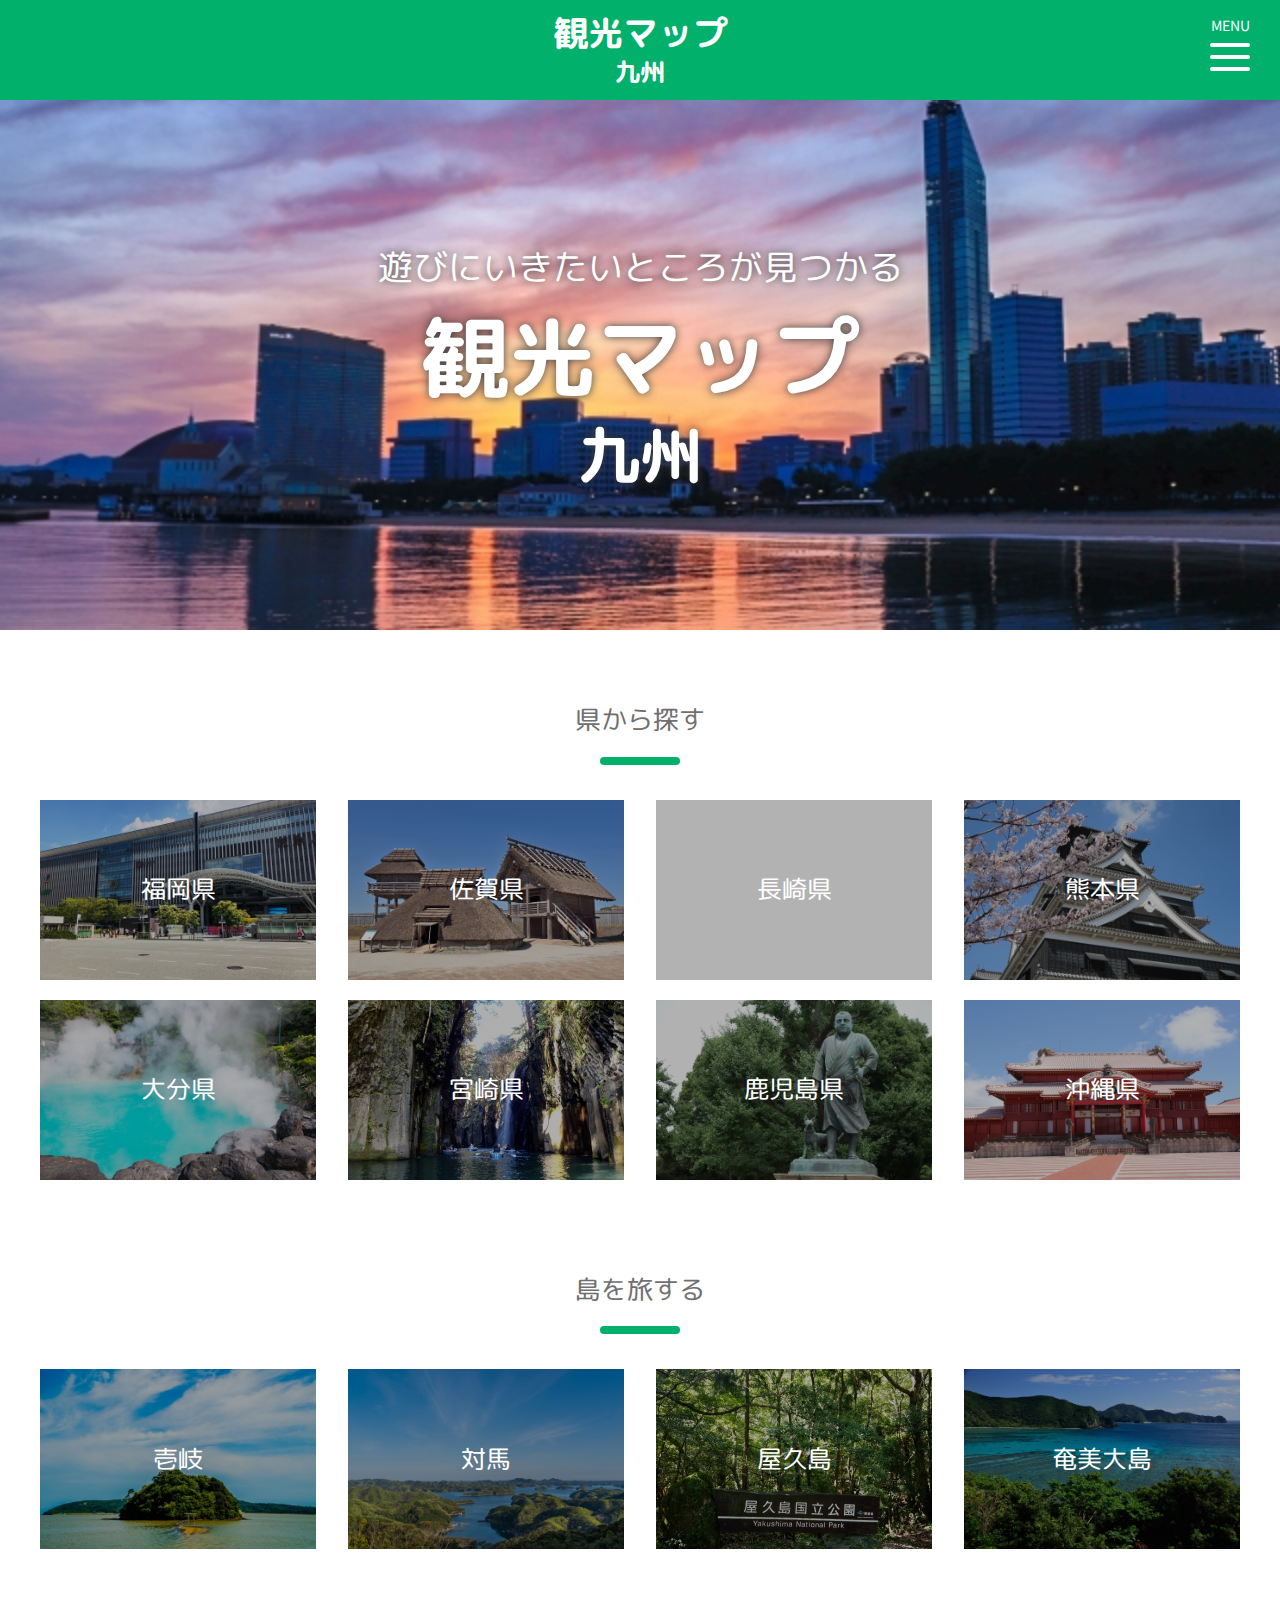
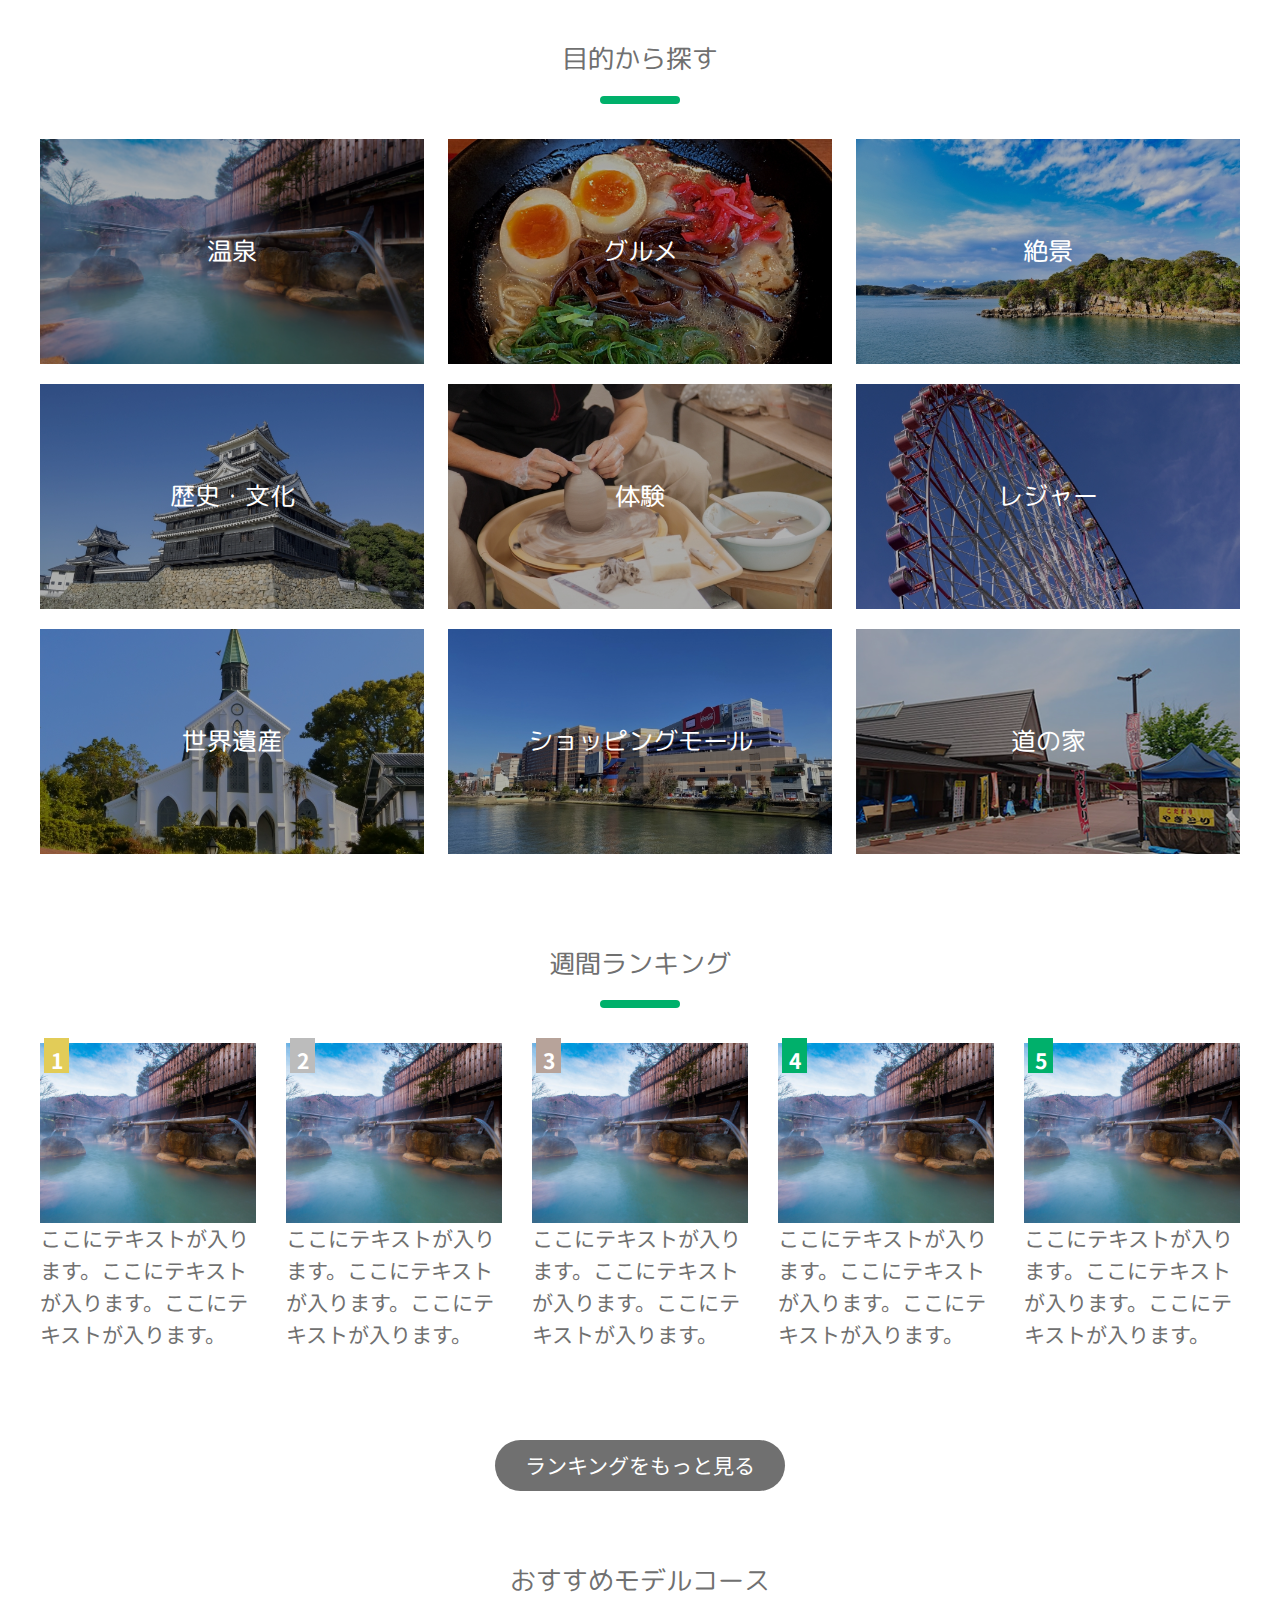
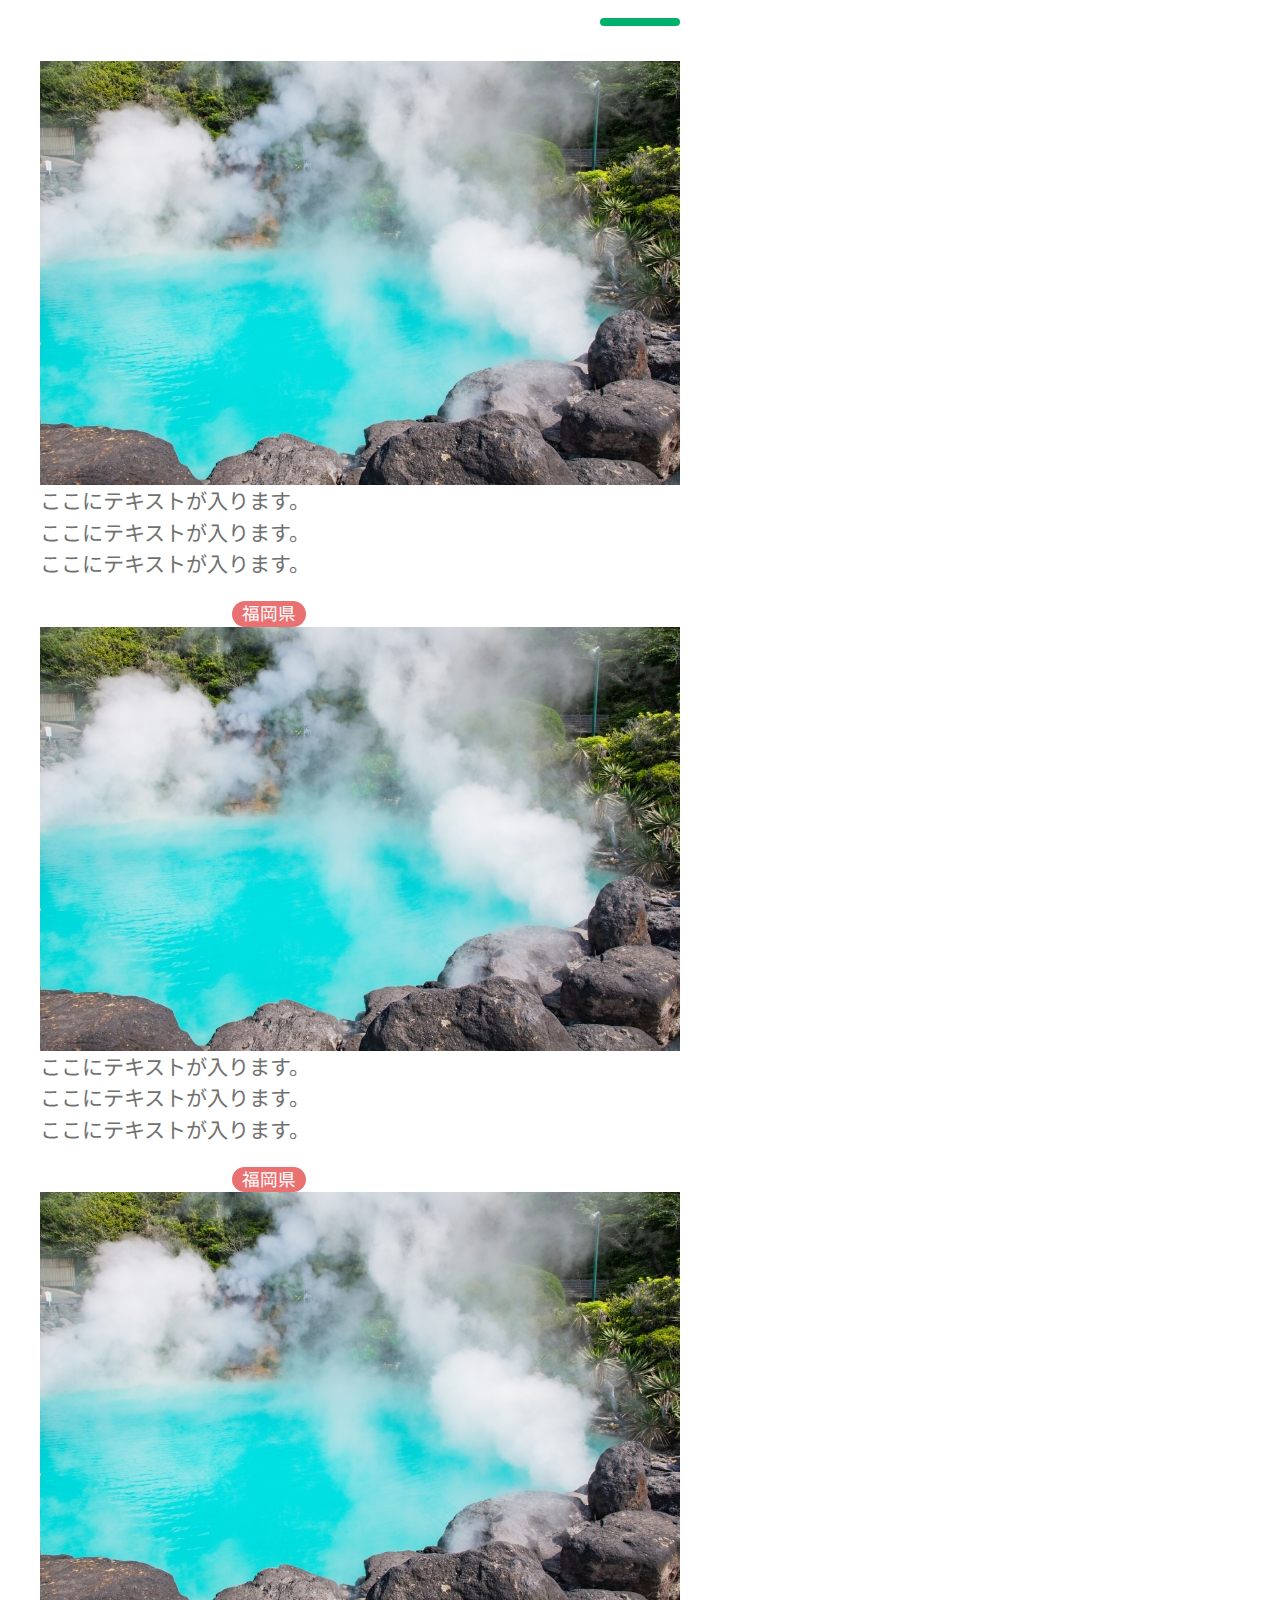
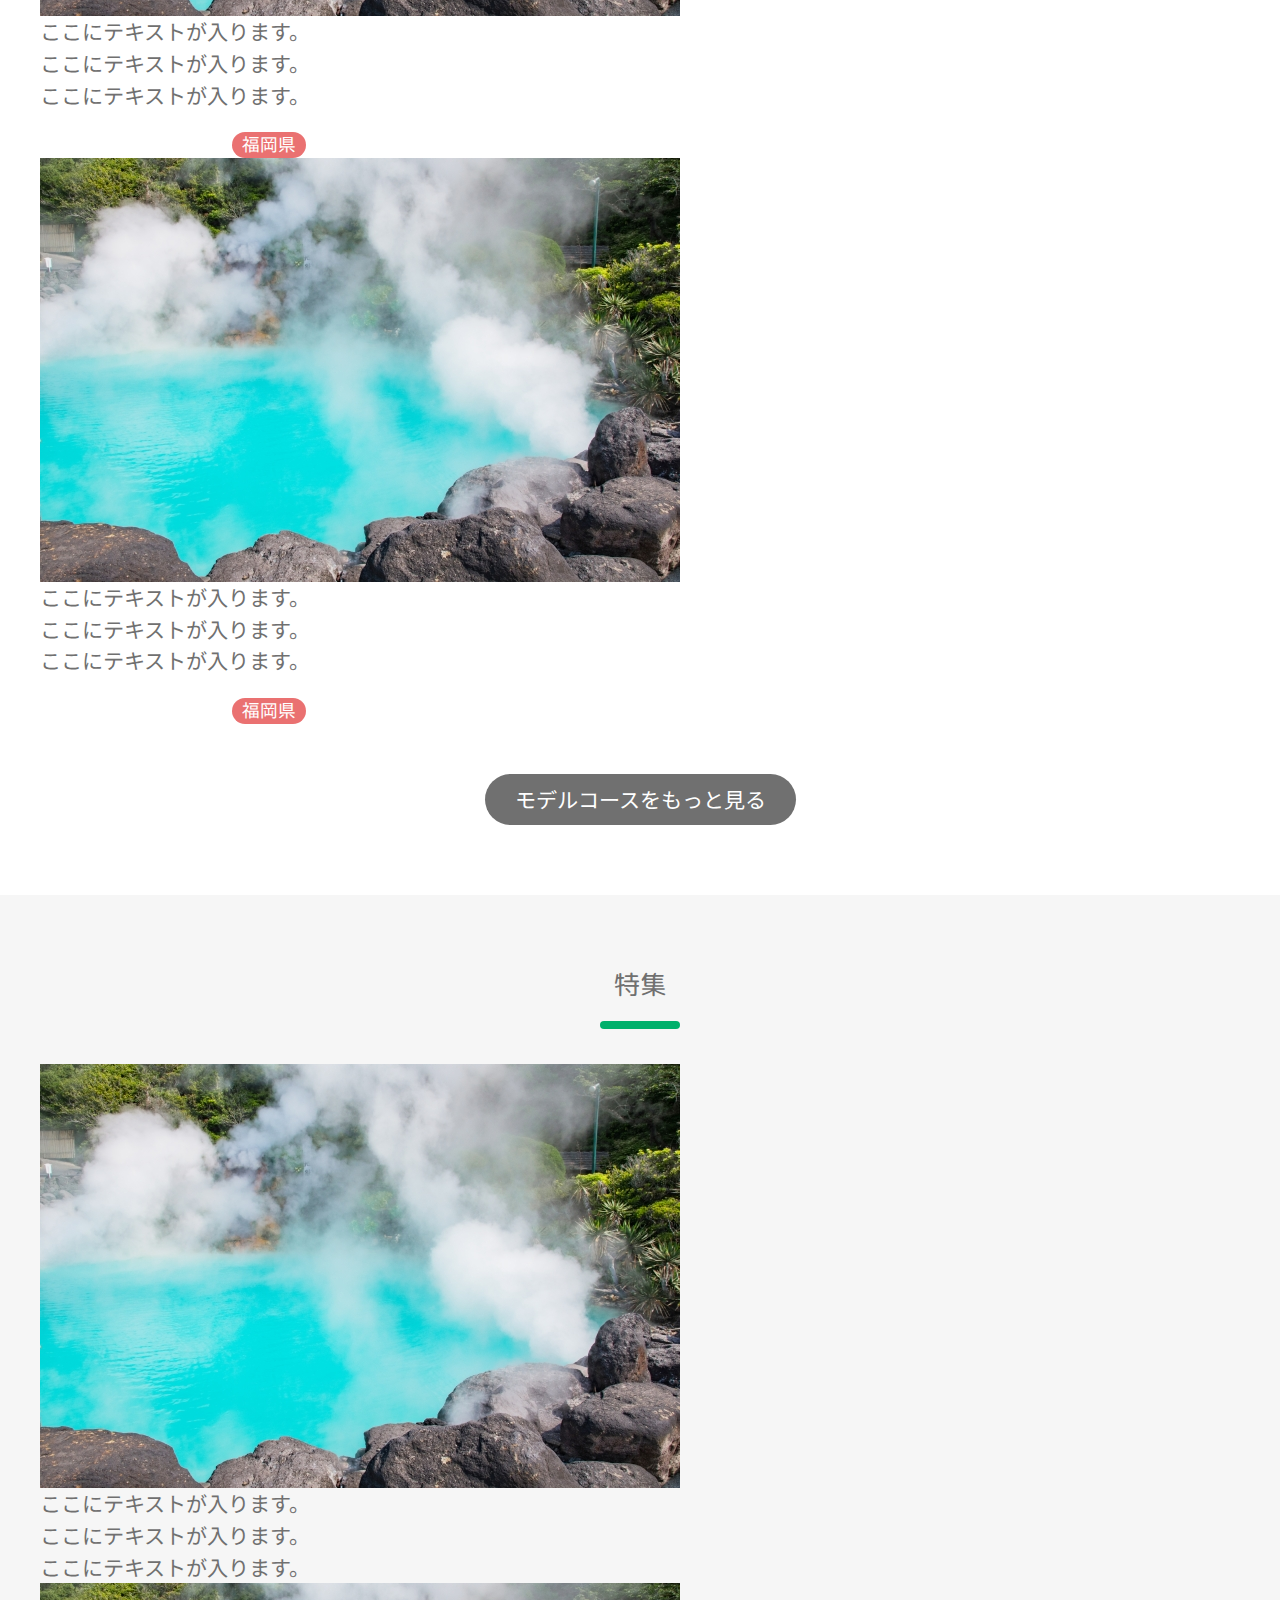
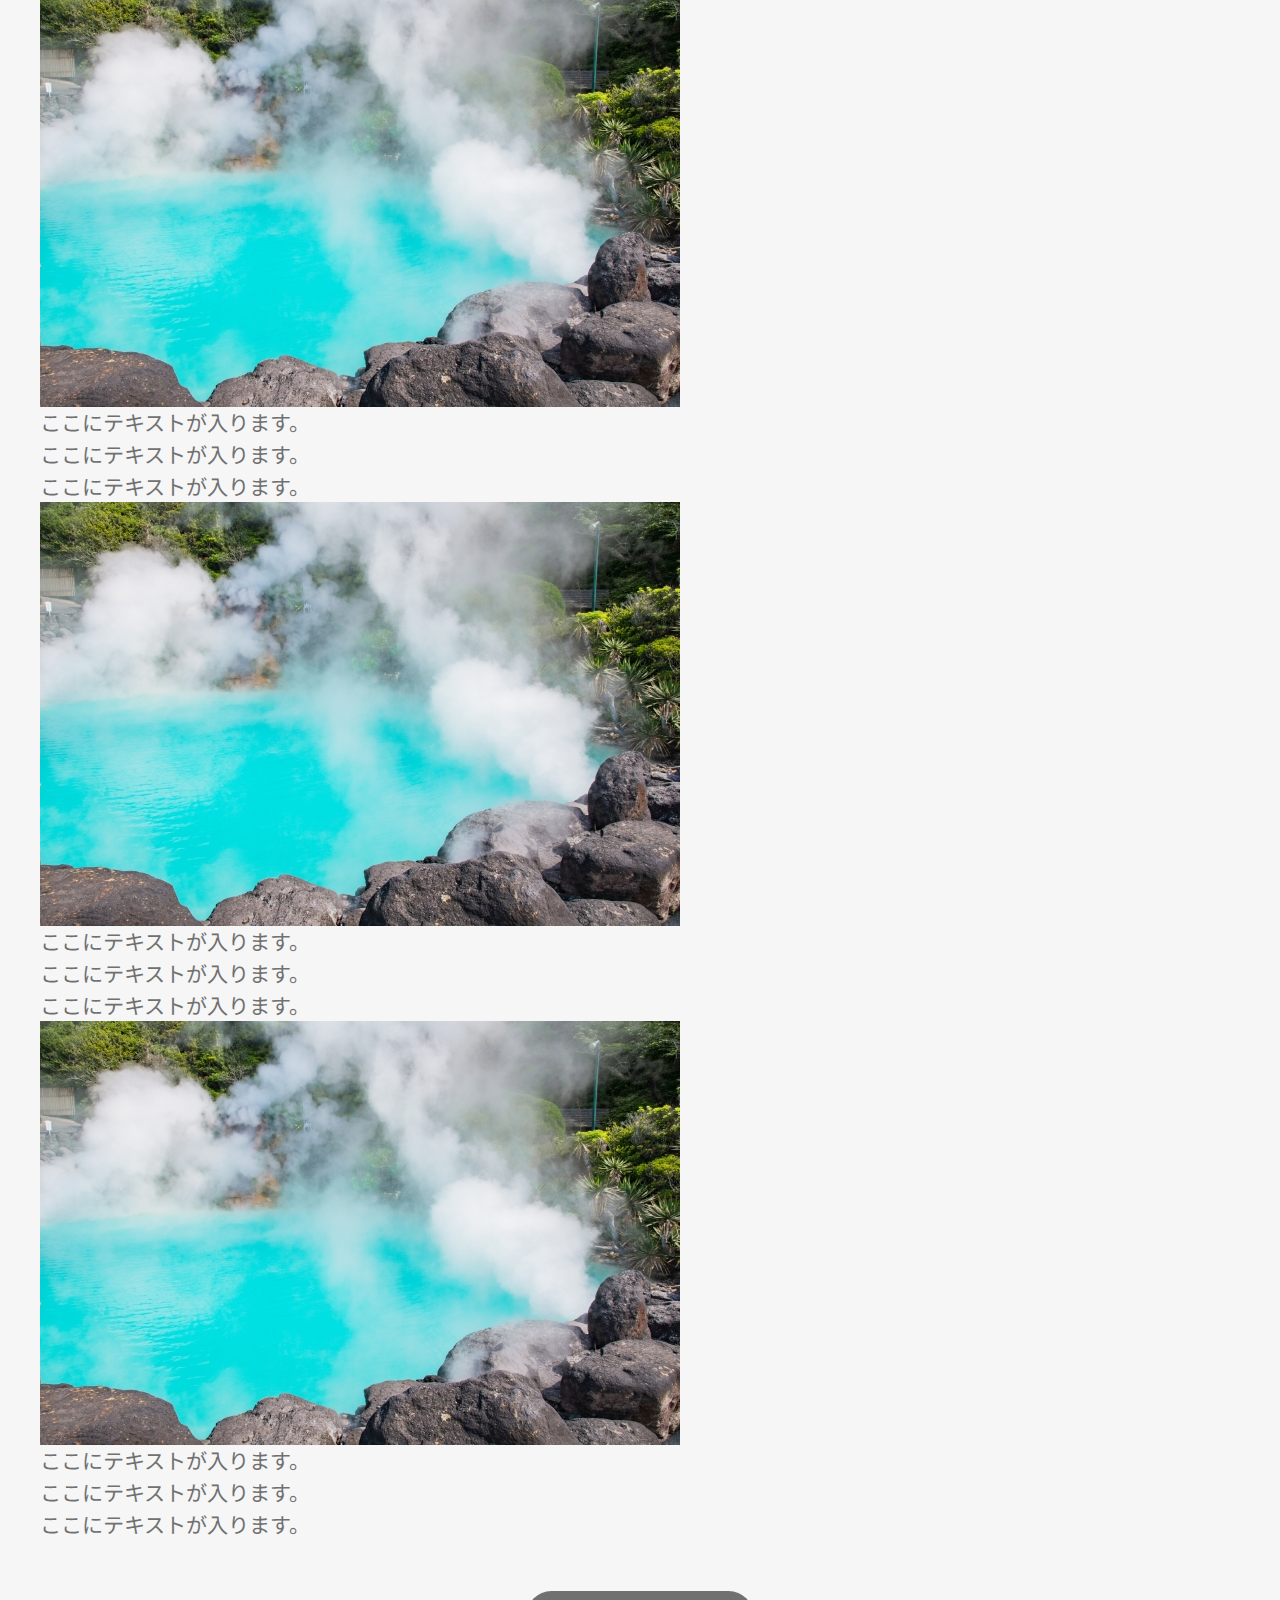
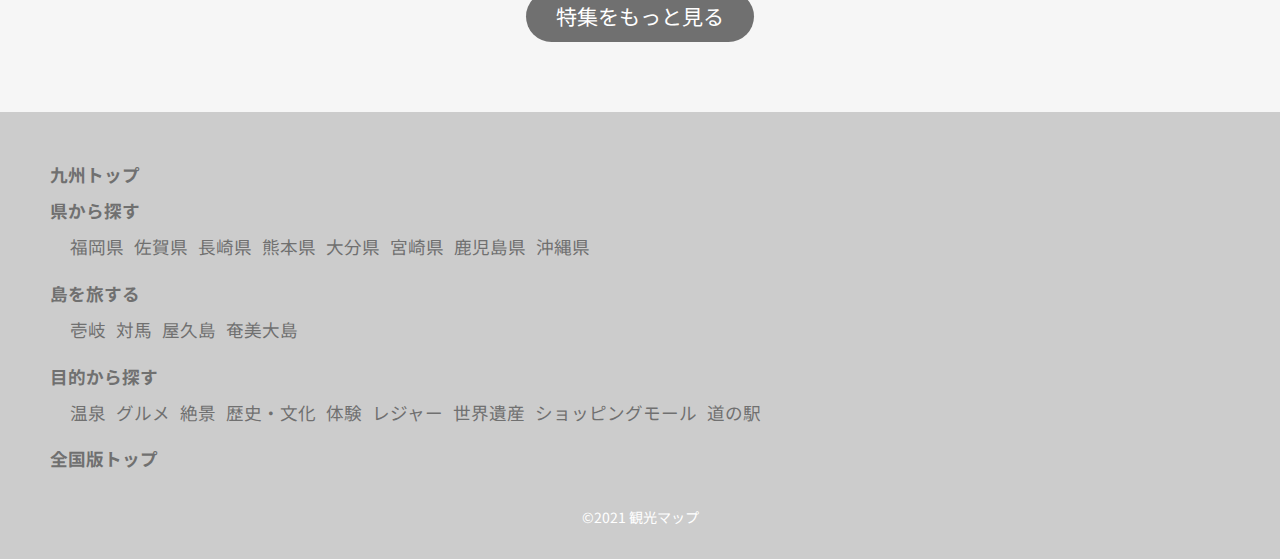
==== commit cd6317e2: "福岡県トップページのエリアをから探すのボタン変更・H1のデザイン変更" ====
--- a/kyushu/index.html
+++ b/kyushu/index.html
@@ -43,7 +43,7 @@
                         <label class="acd-label" for="acd-check1">県から探す</label>
                         <div class="acd-content">
                             <ul>
-                                <li><a href="/kyushu/fukuoka/index.html">福岡県</a></li>
+                                <li><a href="./fukuoka/index.html">福岡県</a></li>
                                 <li><a href="">佐賀県</a></li>
                                 <li><a href="">長崎県</a></li>
                                 <li><a href="">熊本県</a></li>
@@ -115,7 +115,7 @@
         <div class="container">
             <h2>県から探す</h2>
             <div class="todohuken-btn">
-                <a href="/kyushu/fukuoka/index.html" class="fukuoka-btn">福岡県</a>
+                <a href="./fukuoka/index.html" class="fukuoka-btn">福岡県</a>
                 <a href="" class="saga-btn">佐賀県</a>
                 <a href="" class="nagasaki-btn">長崎県</a>
                 <a href="" class="kumamoto-btn">熊本県</a>
@@ -303,7 +303,7 @@
                     <li><a href="index.html">九州トップ</a></li>
                     <li>県から探す
                         <ul>
-                            <li><a href="/kyushu/fukuoka/index.html">福岡県</a></li>
+                            <li><a href="./fukuoka/index.html">福岡県</a></li>
                             <li><a href="">佐賀県</a></li>
                             <li><a href="">長崎県</a></li>
                             <li><a href="">熊本県</a></li>
--- a/css/menu.css
+++ b/css/menu.css
@@ -192,7 +192,7 @@
         width: 60px;
         justify-content: center;
         z-index: 150;
-        background-color: #a5e2e3;
+        background-color: #00B06B;
     }
     .menu-text {
         color: #ffffff;
@@ -217,19 +217,18 @@
 -------------------------------*/
     .menu-content ul {
         padding: 0;
-        background-color: #e7fbfc;
+        background-color: #00B06B;
     }
     .menu-content ul li {
-        border-bottom: solid 1px #ccc;
         list-style: none;
         padding: 20px 30px;
-        color: #707070;
+        color: #ffffff;
     }
     .menu-content ul li a {
         display: block;
         width: 100%;
         box-sizing: border-box;
-        color: #707070;
+        color: #ffffff;
         text-decoration: none;
         position: relative;
     }
@@ -244,7 +243,7 @@
         height: 0;
         left: 0;
         /*topの値を変更してメニューを画面外へ*/
-        background-color: #e7fbfc;
+        background-color: #00B06B;
         opacity: 0;
     }
     #menu-btn-check:checked~.menu-content {
@@ -262,7 +261,7 @@
         padding: 0;
     }
     .acd-label:after {
-        color: #707070;
+        color: #ffffff;
     }
     .acd-content {
         display: block;
--- a/css/btn-img.css
+++ b/css/btn-img.css
@@ -1,6 +1,5 @@
 @charset "utf-8";
 @import url("https://fonts.googleapis.com/css2?family=Noto+Sans+JP&display=swap");
-
 /*-------------------------------
 県から探す(全国)
 -------------------------------*/
@@ -128,52 +127,98 @@
 .mokuteki-09 {
     background: url(../kyushu/img/michinoie.jpg) rgba(0, 0, 0, 0.3);
 }
+
 /*-------------------------------
 福岡県のトップページ
 -------------------------------*/
-.fukuoka-01 {
-    background: url(../kyushu/fukuoka/img/fukuoka-img.jpg) rgba(0, 0, 0, 0.3);
-}
-.fukuoka-02 {
-    background: url(../kyushu/fukuoka/img/tsukusi-img.jpg) rgba(0, 0, 0, 0.3);
-}
-.fukuoka-03 {
-    background: url(../kyushu/fukuoka/img/kasuyagun-img.jpg) rgba(0, 0, 0, 0.3);
-}
-.fukuoka-04 {
-    background: url(../kyushu/fukuoka/img/munakata-img.jpg) rgba(0, 0, 0, 0.3);
-}
-.fukuoka-05 {
-    background: url(../kyushu/fukuoka/img/itoshima-img.jpg) rgba(0, 0, 0, 0.3);
-}
-.fukuoka-06 {
-    background: url(../kyushu/fukuoka/img/asakura-img.jpg) rgba(0, 0, 0, 0.3);
-}
-.fukuoka-07 {
-    background: url(../kyushu/fukuoka/img/kitakyushu-img.jpg) rgba(0, 0, 0, 0.3);
-}
-.fukuoka-08 {
-    background: url(../kyushu/fukuoka/img/onga-img.jpg) rgba(0, 0, 0, 0.3);
-}
-.fukuoka-09 {
-    background: url(../kyushu/fukuoka/img/keichiku-img.jpg) rgba(0, 0, 0, 0.3);
-}
-.fukuoka-10 {
-    background: url(../kyushu/fukuoka/img/yame-img.jpg) rgba(0, 0, 0, 0.3);
-}
-.fukuoka-11 {
-    background: url(../kyushu/fukuoka/img/kurume-img.jpg) rgba(0, 0, 0, 0.3);
-}
-.fukuoka-12 {
-    background: url(../kyushu/fukuoka/img/ariake-img.jpg) rgba(0, 0, 0, 0.3);
-}
-.fukuoka-13 {
-    background: url(../kyushu/fukuoka/img/nogata-img.jpg) rgba(0, 0, 0, 0.3);
-}
-.fukuoka-14 {
-    background: url(../kyushu/fukuoka/img/izuka-img.jpg) rgba(0, 0, 0, 0.3);
-}
-.fukuoka-15 {
-    background: url(../kyushu/fukuoka/img/tagawa-img.jpg) rgba(0, 0, 0, 0.3);
-}
-
+
+.fukuoka-01{
+    grid-column: 1 / 3;
+    grid-row: 1/3;
+}
+.fukuoka-02{
+    grid-column: 2/ 4;
+    grid-row: 3/5;
+} 
+.fukuoka-05{
+    grid-column: 1/ 3;
+    grid-row: 5/7;
+} 
+.fukuoka-12{
+    grid-column: 2/ 4;
+    grid-row: 7/9;
+} 
+@media screen and (min-width:768px) {
+    #fukuoka-top .area-btn{
+        grid-template-rows: 30vh ;
+        }
+    .fukuoka-01{
+        grid-column: 1 / 3;
+        grid-row: 1/3;
+    }
+    .fukuoka-02{
+        grid-column: 3/ 5;
+        grid-row: 1/3;
+    } 
+    .fukuoka-05{
+        grid-column: 5/ 7;
+        grid-row: 1/3;
+    } 
+    .fukuoka-12{
+        grid-column: 1/ 2;
+        grid-row: 3/4;
+    } 
+}
+.fukuoka-01::after, .fukuoka-03::after, .fukuoka-04::after {
+    content: "";
+    bottom: 0;
+    right: 0;
+    border-top: 1em solid transparent;
+    border-right: 1em solid #ffffff;
+    position: absolute;
+}
+.fukuoka-02::after, .fukuoka-06::after, .fukuoka-07::after {
+    font-family: "Font Awesome 5 Free";
+    content: '\f067';
+    font-weight: 900;
+    font-size: 0.7em;
+    position: absolute;
+    bottom: 5px;
+    right: 5px;
+    display: inline-block;
+    background-color: #00B06B;
+    color: #ffffff;
+    width: 30px;
+    line-height: 30px;
+    text-align: center;
+    border-radius: 50%;
+}
+.fukuoka-05::after, .fukuoka-08::after, .fukuoka-09::after {
+    font-family: "Font Awesome 5 Free";
+    content: '\f067';
+    font-weight: 900;
+    font-size: 0.7em;
+    position: absolute;
+    bottom: 5px;
+    right: 5px;
+    color: #ffffff;
+}
+.fukuoka-10::after, .fukuoka-11::after, .fukuoka-12::after {
+    font-family: "Font Awesome 5 Free";
+    content: '\f054';
+    font-weight: 900;
+    font-size: 0.7em;
+    position: absolute;
+    bottom: 5px;
+    right: 5px;
+    display: inline-block;
+    border: #ffffff 2px solid;
+    color: #ffffff;
+    width: 34px;
+    line-height: 30px;
+    text-align: center;
+    border-radius: 50%;
+}
+.fukuoka-15 a, .fukuoka-14 a, .fukuoka-15 a {
+    color: #707070;
+}--- a/css/style.css
+++ b/css/style.css
@@ -39,7 +39,7 @@
     position: fixed;
     width: 100%;
     height: 60px;
-    background-color: #a5e2e3;
+    background-color: #00B06B;
 }
 
 #zenkoku-top .header-logo {
@@ -68,7 +68,7 @@
 -------------------------------*/
 
 footer {
-    background-color: #e7fbfc;
+    background-color: #cccccc;
     padding: 50px 0 30px;
 }
 
@@ -99,12 +99,13 @@
 }
 
 .footer-nav ul li a:hover, .footer-nav ul li ul li a:hover {
-    color: #74d8d9;
+    color: #00B06B;
 }
 
 .copy-right {
     margin-top: 30px;
     text-align: center;
+    color: #ffffff;
 }
 
 /*-------------------------------
@@ -151,6 +152,7 @@
     height: 50vh;
     background-image: url(../kyushu/img/top-img.jpg);
 }
+
 
 .top-image-logo {
     color: #fff;
@@ -205,7 +207,7 @@
     left: 50%;
     -webkit-transform: translateX(-50%);
     transform: translateX(-50%);
-    background-color: #a5e2e3;
+    background-color: #00B06B;
     border-radius: 999px;
 }
 
@@ -237,6 +239,9 @@
     background-blend-mode: multiply;
     font-family: "M PLUS Rounded 1c";
 }
+.todohuken-btn a:hover, .mokuteki-btn a:hover{
+    
+}
 
 /*-------------------------------
 県から探す(九州)
@@ -292,7 +297,7 @@
     width: 25px;
     height: 35px;
     padding-top: 7px;
-    background-color: #74d8d9;
+    background-color: #00B06B;
     color: #fff;
     text-align: center;
     font-weight: bold;
@@ -410,38 +415,72 @@
 各県のトップページ
 -------------------------------*/
 
-.todohuken-top-h1 {
-    font-size: 2.3em;
-    border: #707070 3px double;
-    line-height: 100px;
-    text-align: center;
-    margin-top: -20px;
-    margin-bottom: 70px;
-    font-family: "M PLUS Rounded 1c";
-    width: 100%;
-    padding: 0;
-}
-
-.area-btn {
-    display: flex;
-    flex-wrap: wrap;
-}
-
-.area-btn li {
-    display: block;
-    width: calc( 100% / 3);
-    text-align: center;
-}
-
-.area-btn li a {
-    color: #ffffff;
-    height: 25vh;
+.todohuken-top{
     display: flex;
     justify-content: center;
     align-items: center;
+    width: 100%;
     background-size: cover;
-    background-position: center;
+    height: 30vh;
+    background-image: url(../kyushu/fukuoka/img/todohuken-top.jpg);
+}
+.todohuken-top-h1{
+    height: 200px;
+    width: 200px;
+    display: flex;
+    justify-content: center;
+    align-items: center;
+}
+#fukuoka-top .todohuken-top-h1{
+    background-image: url(../kyushu/fukuoka/img/fukuoka-map.svg);
+}
+.todohuken-top-h1 h1{
+    font-size: 2em;
+    margin-top: 20px;
+    line-height: 0.8;
+    text-align: center;
+    font-family: "M PLUS Rounded 1c";
+    width: 100%;
+    padding: 0;
+    color: #ffffff;
+    text-shadow: 0px 0px 10px #3d3d3d;
+}
+.todohuken-top-h1 h1 span {
+    display: inline-block;
+    font-size: 0.5em;
+}
+
+.area-btn {
+    display: grid;
+    gap: 5px;
+    grid-template-columns: 1fr 1fr 1fr;
+    grid-template-rows: 25vh;
+}
+.area-btn li{
+    position: relative;
+}
+
+.area-btn li img{
+    width: 100%;
+    height: 100%;
+    object-fit: cover;
+}
+.area-btn li a {
+    font-family: "M PLUS Rounded 1c";
+    display: flex;
+    background: linear-gradient(rgba(0, 0, 0, 0), rgba(0, 0, 0, 0.6));
     background-blend-mode: multiply;
+    color: #ffffff;
+    position: absolute;
+    bottom: 0;
+    width: 100%;
+    height: 100%;
+    padding: 5px;
+    text-shadow: 0px 0px 4px #3d3d3d;
+}
+
+.area-btn li a:hover {
+    background-color: rgba(0, 0, 0, 0.3);
 }
 
 /*-------------------------------
@@ -496,7 +535,7 @@
 }
 
 .tag-genre li a {
-    color: #74d8d9;
+    color: #00B06B;
 }
 
 .tag-genre li a::before {
@@ -640,8 +679,8 @@
 }
 
 .acd-label-post {
-    background: #5F9696;
-    border-bottom: 7px #3F6363 solid;
+    background: #39BD88;
+    border-bottom: 7px #00B06B solid;
     border-radius: 100px;
     color: #fff;
     display: flex;
@@ -729,7 +768,7 @@
 }
 
 .page-search {
-    background-color: #e3b5b1;
+    background-color: #0AC746;
     padding-bottom: 20px;
 }
 
@@ -799,7 +838,7 @@
     margin-right: 5px;
     padding: 0 10px 2px;
     border-radius: 100px;
-    border: #74d8d9 1px solid;
+    border: #00B06B 1px solid;
 }
 
 .search-box .tag-genre li a {
@@ -846,7 +885,7 @@
 パンくずリスト
 -------------------------------*/
     .breadcrumb-section {
-        padding-top: 130px;
+        padding-top: 110px;
     }
     .breadcrumb-section .container {
         padding: 0;
@@ -949,20 +988,18 @@
     /*-------------------------------
 各県のトップページ
 -------------------------------*/
-    .area-btn {
-        justify-content: left;
-    }
-    .area-btn li {
-        width: 15%;
-        margin-top: 20px;
-        margin-right: 2%;
-    }
-    .area-btn li:nth-child(6n) {
-        margin-right: 0;
-    }
-    .area-btn li a {
-        height: 30vh;
-    }
+.todohuken-top{
+    height: 50vh;
+}
+.todohuken-top-h1{
+    width: 40vh;
+    height: 40vh;
+}
+.area-btn {
+    display: grid;
+    gap: 5px;
+    grid-template-columns: 1fr 1fr 1fr 1fr 1fr 1fr 1fr 1fr;
+}
     /*-------------------------------
 個別ページのデザイン
 -------------------------------*/
